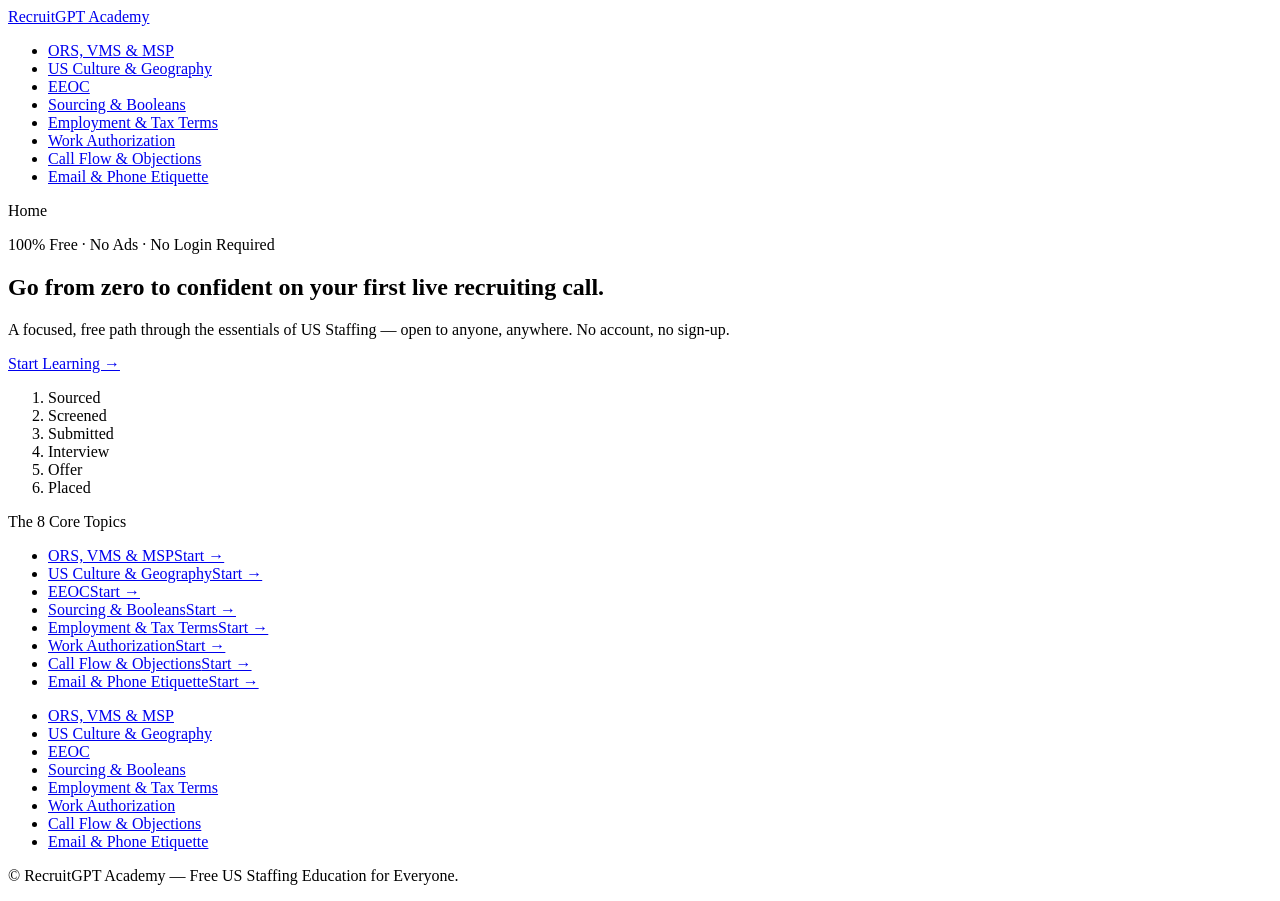
==== index.html @ a1349c6a "Add files via upload" ====
<!DOCTYPE html>
<html lang="en">
<head>
<meta charset="UTF-8">
<meta name="viewport" content="width=device-width, initial-scale=1.0">
<title>Home | RecruitGPT Academy</title>
<link rel="preconnect" href="https://fonts.googleapis.com">
<link rel="preconnect" href="https://fonts.gstatic.com" crossorigin>
<link href="https://fonts.googleapis.com/css2?family=Space+Grotesk:wght@500;600;700&family=Inter:wght@400;500;600&family=IBM+Plex+Mono:wght@400;500&display=swap" rel="stylesheet">
<link rel="stylesheet" href="css/style.css">
</head>
<body>
<header class="site-header">
  <div class="header-inner">
    <a class="brand-mark" href="index.html">RecruitGPT Academy</a>
    <nav class="site-nav" aria-label="Primary"><ul><li><a href="terminology.html">ORS, VMS &amp; MSP</a></li><li><a href="us-culture-geography.html">US Culture &amp; Geography</a></li><li><a href="eeoc.html">EEOC</a></li><li><a href="sourcing-booleans.html">Sourcing &amp; Booleans</a></li><li><a href="employment-tax.html">Employment &amp; Tax Terms</a></li><li><a href="work-authorization.html">Work Authorization</a></li><li><a href="call-flow-objections.html">Call Flow &amp; Objections</a></li><li><a href="email-phone-etiquette.html">Email &amp; Phone Etiquette</a></li></ul></nav>
  </div>
</header>
<p class="breadcrumb">Home</p>
<main class="wrap">
<section class="hero">
  <p class="eyebrow">100% Free &middot; No Ads &middot; No Login Required</p>
  <h2>Go from zero to confident on your first live recruiting call.</h2>
  <p class="hero-sub">A focused, free path through the essentials of US Staffing &mdash;
  open to anyone, anywhere. No account, no sign-up.</p>
  <div class="hero-actions">
    <a class="btn btn-primary" href="terminology.html">Start Learning &rarr;</a>
  </div>
  <ol class="pipeline" aria-label="Recruitment pipeline"><li>Sourced</li><li>Screened</li><li>Submitted</li><li>Interview</li><li>Offer</li><li>Placed</li></ol>
</section>

<p class="section-label">The 8 Core Topics</p>
<ul class="card-grid">
<li><a href="terminology.html"><span class="card-title">ORS, VMS &amp; MSP</span><span class="card-go">Start &rarr;</span></a></li>
<li><a href="us-culture-geography.html"><span class="card-title">US Culture &amp; Geography</span><span class="card-go">Start &rarr;</span></a></li>
<li><a href="eeoc.html"><span class="card-title">EEOC</span><span class="card-go">Start &rarr;</span></a></li>
<li><a href="sourcing-booleans.html"><span class="card-title">Sourcing &amp; Booleans</span><span class="card-go">Start &rarr;</span></a></li>
<li><a href="employment-tax.html"><span class="card-title">Employment &amp; Tax Terms</span><span class="card-go">Start &rarr;</span></a></li>
<li><a href="work-authorization.html"><span class="card-title">Work Authorization</span><span class="card-go">Start &rarr;</span></a></li>
<li><a href="call-flow-objections.html"><span class="card-title">Call Flow &amp; Objections</span><span class="card-go">Start &rarr;</span></a></li>
<li><a href="email-phone-etiquette.html"><span class="card-title">Email &amp; Phone Etiquette</span><span class="card-go">Start &rarr;</span></a></li>
</ul>
</main>
<footer class="site-footer">
  <div class="wrap">
    <nav class="site-nav" aria-label="Primary"><ul><li><a href="terminology.html">ORS, VMS &amp; MSP</a></li><li><a href="us-culture-geography.html">US Culture &amp; Geography</a></li><li><a href="eeoc.html">EEOC</a></li><li><a href="sourcing-booleans.html">Sourcing &amp; Booleans</a></li><li><a href="employment-tax.html">Employment &amp; Tax Terms</a></li><li><a href="work-authorization.html">Work Authorization</a></li><li><a href="call-flow-objections.html">Call Flow &amp; Objections</a></li><li><a href="email-phone-etiquette.html">Email &amp; Phone Etiquette</a></li></ul></nav>
    <p>&copy; RecruitGPT Academy &mdash; Free US Staffing Education for Everyone.</p>
  </div>
</footer>
<script src="js/interactive.js" defer></script>
</body>
</html>
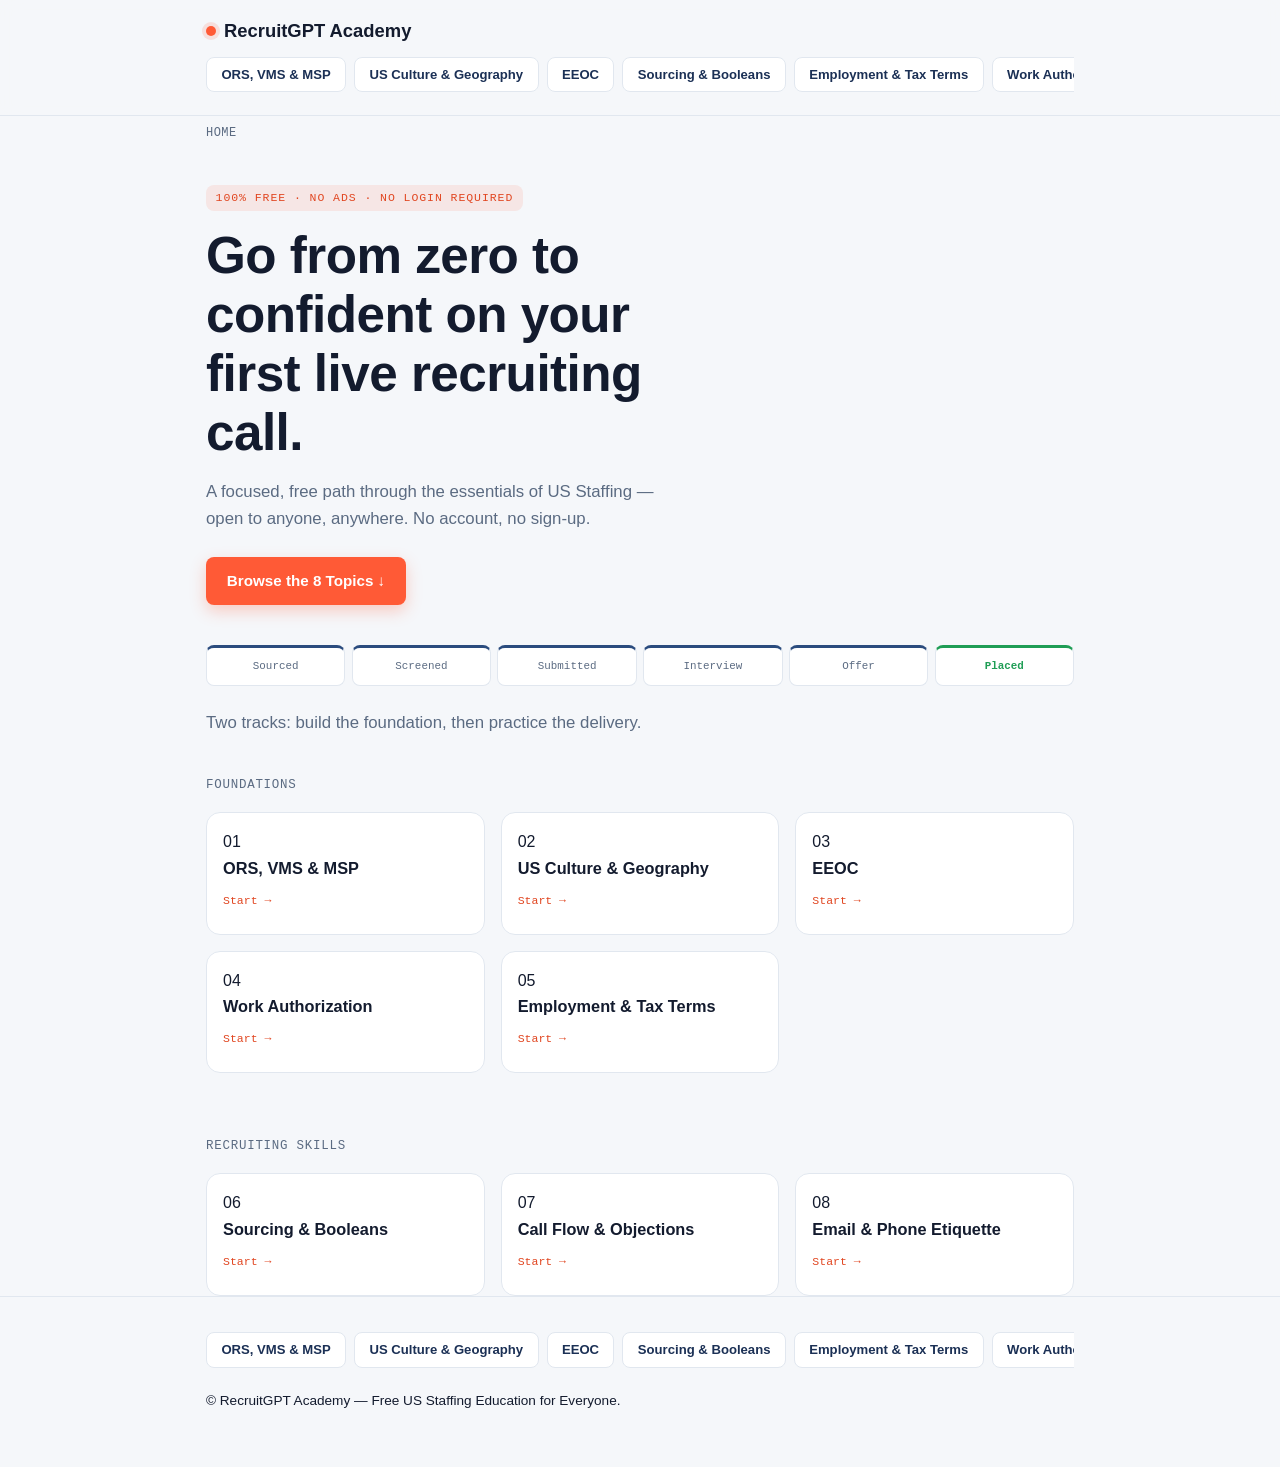
==== commit b65cd9c5: "Add files via upload" ====
--- a/index.html
+++ b/index.html
@@ -7,6 +7,7 @@
 <link rel="preconnect" href="https://fonts.googleapis.com">
 <link rel="preconnect" href="https://fonts.gstatic.com" crossorigin>
 <link href="https://fonts.googleapis.com/css2?family=Space+Grotesk:wght@500;600;700&family=Inter:wght@400;500;600&family=IBM+Plex+Mono:wght@400;500&display=swap" rel="stylesheet">
+<link rel="icon" type="image/svg+xml" href="favicon.svg">
 <link rel="stylesheet" href="css/style.css">
 </head>
 <body>
@@ -24,22 +25,30 @@
   <p class="hero-sub">A focused, free path through the essentials of US Staffing &mdash;
   open to anyone, anywhere. No account, no sign-up.</p>
   <div class="hero-actions">
-    <a class="btn btn-primary" href="terminology.html">Start Learning &rarr;</a>
+    <a class="btn btn-primary" href="#topics">Browse the 8 Topics &darr;</a>
   </div>
   <ol class="pipeline" aria-label="Recruitment pipeline"><li>Sourced</li><li>Screened</li><li>Submitted</li><li>Interview</li><li>Offer</li><li>Placed</li></ol>
 </section>
 
-<p class="section-label">The 8 Core Topics</p>
+<section id="topics">
+<p class="hero-sub" style="margin-bottom:2.5rem;">Two tracks: build the foundation, then practice the delivery.</p>
+
+<p class="section-label" style="margin-top:0;">Foundations</p>
 <ul class="card-grid">
-<li><a href="terminology.html"><span class="card-title">ORS, VMS &amp; MSP</span><span class="card-go">Start &rarr;</span></a></li>
-<li><a href="us-culture-geography.html"><span class="card-title">US Culture &amp; Geography</span><span class="card-go">Start &rarr;</span></a></li>
-<li><a href="eeoc.html"><span class="card-title">EEOC</span><span class="card-go">Start &rarr;</span></a></li>
-<li><a href="sourcing-booleans.html"><span class="card-title">Sourcing &amp; Booleans</span><span class="card-go">Start &rarr;</span></a></li>
-<li><a href="employment-tax.html"><span class="card-title">Employment &amp; Tax Terms</span><span class="card-go">Start &rarr;</span></a></li>
-<li><a href="work-authorization.html"><span class="card-title">Work Authorization</span><span class="card-go">Start &rarr;</span></a></li>
-<li><a href="call-flow-objections.html"><span class="card-title">Call Flow &amp; Objections</span><span class="card-go">Start &rarr;</span></a></li>
-<li><a href="email-phone-etiquette.html"><span class="card-title">Email &amp; Phone Etiquette</span><span class="card-go">Start &rarr;</span></a></li>
+<li><a href="terminology.html"><span class="card-num">01</span><span class="card-title">ORS, VMS &amp; MSP</span><span class="card-go">Start &rarr;</span></a></li>
+<li><a href="us-culture-geography.html"><span class="card-num">02</span><span class="card-title">US Culture &amp; Geography</span><span class="card-go">Start &rarr;</span></a></li>
+<li><a href="eeoc.html"><span class="card-num">03</span><span class="card-title">EEOC</span><span class="card-go">Start &rarr;</span></a></li>
+<li><a href="work-authorization.html"><span class="card-num">04</span><span class="card-title">Work Authorization</span><span class="card-go">Start &rarr;</span></a></li>
+<li><a href="employment-tax.html"><span class="card-num">05</span><span class="card-title">Employment &amp; Tax Terms</span><span class="card-go">Start &rarr;</span></a></li>
 </ul>
+
+<p class="section-label">Recruiting Skills</p>
+<ul class="card-grid">
+<li><a href="sourcing-booleans.html"><span class="card-num">06</span><span class="card-title">Sourcing &amp; Booleans</span><span class="card-go">Start &rarr;</span></a></li>
+<li><a href="call-flow-objections.html"><span class="card-num">07</span><span class="card-title">Call Flow &amp; Objections</span><span class="card-go">Start &rarr;</span></a></li>
+<li><a href="email-phone-etiquette.html"><span class="card-num">08</span><span class="card-title">Email &amp; Phone Etiquette</span><span class="card-go">Start &rarr;</span></a></li>
+</ul>
+</section>
 </main>
 <footer class="site-footer">
   <div class="wrap">
--- a/css/style.css
+++ b/css/style.css
@@ -0,0 +1,483 @@
+/* ==========================================================================
+   RecruitGPT Academy — Design System (mini, 8-page edition)
+   Signature: the Pipeline Bar (Sourced -> Screened -> Submitted ->
+   Interview -> Offer -> Placed) on the homepage hero.
+   ========================================================================== */
+
+:root {
+  --bg: #F5F7FA;
+  --surface: #FFFFFF;
+  --surface-2: #EDF1F6;
+  --ink: #131B2E;
+  --ink-muted: #5B6B82;
+  --brand: #2B4C7E;
+  --brand-dark: #1B3055;
+  --accent: #FF5A36;
+  --accent-dark: #E14722;
+  --success: #1F9D55;
+  --border: #E1E7EF;
+
+  --font-display: "Space Grotesk", "Segoe UI", sans-serif;
+  --font-body: "Inter", "Segoe UI", sans-serif;
+  --font-mono: "IBM Plex Mono", ui-monospace, monospace;
+
+  --radius-sm: 8px;
+  --radius-md: 14px;
+  --radius-lg: 22px;
+  --space-1: 0.5rem;
+  --space-2: 1rem;
+  --space-3: 1.5rem;
+  --space-4: 2.5rem;
+  --space-5: 4rem;
+  --shadow-sm: 0 1px 2px rgba(19, 27, 46, 0.06), 0 1px 1px rgba(19, 27, 46, 0.04);
+  --shadow-md: 0 8px 24px rgba(19, 27, 46, 0.10);
+  --ease: cubic-bezier(0.22, 1, 0.36, 1);
+}
+
+* { box-sizing: border-box; }
+html { scroll-behavior: smooth; }
+
+body {
+  margin: 0;
+  background: var(--bg);
+  color: var(--ink);
+  font-family: var(--font-body);
+  font-size: 16px;
+  line-height: 1.6;
+  -webkit-font-smoothing: antialiased;
+}
+
+img { max-width: 100%; display: block; }
+a { color: var(--brand); text-decoration: none; }
+
+h1, h2, h3, h4 {
+  font-family: var(--font-display);
+  color: var(--ink);
+  line-height: 1.15;
+  letter-spacing: -0.01em;
+  margin: 0 0 var(--space-2);
+}
+
+h2 { font-size: clamp(1.5rem, 1.2rem + 1.2vw, 2.1rem); }
+h3 { font-size: 1.15rem; margin-top: var(--space-4); }
+p  { margin: 0 0 var(--space-2); color: var(--ink); }
+
+code, .mono { font-family: var(--font-mono); }
+
+:focus-visible {
+  outline: 3px solid var(--accent);
+  outline-offset: 3px;
+  border-radius: 4px;
+}
+
+@keyframes fade-up {
+  from { opacity: 0; transform: translateY(10px); }
+  to   { opacity: 1; transform: translateY(0); }
+}
+main { animation: fade-up 0.5s var(--ease) both; }
+
+@media (prefers-reduced-motion: reduce) {
+  html { scroll-behavior: auto; }
+  *, *::before, *::after {
+    animation-duration: 0.001ms !important;
+    animation-iteration-count: 1 !important;
+    transition-duration: 0.001ms !important;
+    scroll-behavior: auto !important;
+  }
+}
+
+.wrap { max-width: 900px; margin: 0 auto; padding: 0 var(--space-2); }
+
+/* Header ------------------------------------------------------------- */
+.site-header {
+  position: sticky;
+  top: 0;
+  z-index: 20;
+  background: rgba(245, 247, 250, 0.85);
+  backdrop-filter: blur(10px);
+  -webkit-backdrop-filter: blur(10px);
+  border-bottom: 1px solid var(--border);
+}
+
+.header-inner { max-width: 900px; margin: 0 auto; padding: var(--space-2); }
+
+.brand-mark {
+  display: inline-flex;
+  align-items: center;
+  gap: 0.5rem;
+  font-family: var(--font-display);
+  font-weight: 700;
+  font-size: 1.15rem;
+  color: var(--ink);
+}
+
+.brand-mark::before {
+  content: "";
+  width: 10px;
+  height: 10px;
+  border-radius: 50%;
+  background: var(--accent);
+  box-shadow: 0 0 0 4px rgba(255, 90, 54, 0.15);
+}
+
+.brand-mark:hover { color: var(--brand); }
+
+.site-nav { margin-top: var(--space-1); }
+
+.site-nav ul {
+  list-style: none;
+  margin: 0;
+  padding: 0.2rem 0 0.4rem;
+  display: flex;
+  gap: 0.5rem;
+  overflow-x: auto;
+  scroll-snap-type: x proximity;
+  scrollbar-width: thin;
+}
+
+.site-nav li { scroll-snap-align: start; flex: 0 0 auto; }
+
+.site-nav a {
+  display: inline-block;
+  white-space: nowrap;
+  padding: 0.4rem 0.9rem;
+  border-radius: var(--radius-sm);
+  background: var(--surface);
+  border: 1px solid var(--border);
+  font-size: 0.82rem;
+  font-weight: 600;
+  color: var(--brand-dark);
+  transition: transform 0.2s var(--ease), box-shadow 0.2s var(--ease), border-color 0.2s var(--ease);
+}
+
+.site-nav a:hover, .site-nav a:focus-visible {
+  border-color: var(--accent);
+  box-shadow: var(--shadow-sm);
+  transform: translateY(-2px);
+}
+
+.breadcrumb {
+  max-width: 900px;
+  margin: 0 auto;
+  padding: var(--space-1) var(--space-2) 0;
+  font-family: var(--font-mono);
+  font-size: 0.75rem;
+  color: var(--ink-muted);
+  text-transform: uppercase;
+  letter-spacing: 0.04em;
+}
+
+/* Main ----------------------------------------------------------------- */
+main { padding: var(--space-4) 0 var(--space-5); }
+.page-head { margin-bottom: var(--space-4); }
+
+.eyebrow {
+  display: inline-block;
+  font-family: var(--font-mono);
+  font-size: 0.72rem;
+  letter-spacing: 0.08em;
+  text-transform: uppercase;
+  color: var(--accent-dark);
+  background: rgba(255, 90, 54, 0.1);
+  padding: 0.25rem 0.6rem;
+  border-radius: var(--radius-sm);
+  margin-bottom: var(--space-2);
+}
+
+/* Hero ------------------------------------------------------------------ */
+.hero { padding: var(--space-4) 0 var(--space-3); }
+.hero h2 { font-size: clamp(2rem, 1.5rem + 2.2vw, 3.2rem); max-width: 18ch; }
+.hero-sub { max-width: 52ch; font-size: 1.05rem; color: var(--ink-muted); }
+
+.hero-actions {
+  display: flex;
+  flex-wrap: wrap;
+  gap: 0.75rem;
+  margin: var(--space-3) 0 var(--space-4);
+}
+
+.btn {
+  display: inline-flex;
+  align-items: center;
+  gap: 0.4rem;
+  padding: 0.75rem 1.3rem;
+  border-radius: var(--radius-sm);
+  font-weight: 600;
+  font-size: 0.95rem;
+  transition: transform 0.2s var(--ease), box-shadow 0.2s var(--ease), background 0.2s var(--ease);
+}
+
+.btn-primary { background: var(--accent); color: #fff; box-shadow: 0 6px 16px rgba(255, 90, 54, 0.28); }
+.btn-primary:hover, .btn-primary:focus-visible {
+  background: var(--accent-dark);
+  transform: translateY(-2px);
+  box-shadow: 0 10px 22px rgba(255, 90, 54, 0.34);
+}
+
+.btn-ghost { background: var(--surface); color: var(--brand-dark); border: 1px solid var(--border); }
+.btn-ghost:hover, .btn-ghost:focus-visible { border-color: var(--brand); transform: translateY(-2px); }
+
+/* Pipeline — signature element ------------------------------------------ */
+.pipeline {
+  list-style: none;
+  display: grid;
+  grid-template-columns: repeat(6, 1fr);
+  gap: 0.4rem;
+  margin: 0;
+  padding: 0;
+}
+
+.pipeline li {
+  position: relative;
+  background: var(--surface);
+  border: 1px solid var(--border);
+  border-top: 3px solid var(--brand);
+  border-radius: var(--radius-sm);
+  padding: 0.6rem 0.5rem;
+  font-family: var(--font-mono);
+  font-size: 0.68rem;
+  text-align: center;
+  color: var(--ink-muted);
+  overflow: hidden;
+}
+
+.pipeline li:last-child { border-top-color: var(--success); color: var(--success); font-weight: 600; }
+
+.pipeline li::before {
+  content: "";
+  position: absolute;
+  top: 0; left: -60%;
+  width: 40%; height: 100%;
+  background: linear-gradient(90deg, transparent, rgba(255, 90, 54, 0.18), transparent);
+  animation: sweep 4.5s ease-in-out infinite;
+}
+
+.pipeline li:nth-child(2)::before { animation-delay: 0.3s; }
+.pipeline li:nth-child(3)::before { animation-delay: 0.6s; }
+.pipeline li:nth-child(4)::before { animation-delay: 0.9s; }
+.pipeline li:nth-child(5)::before { animation-delay: 1.2s; }
+.pipeline li:nth-child(6)::before { animation-delay: 1.5s; }
+
+@keyframes sweep {
+  0%   { left: -60%; }
+  60%  { left: 120%; }
+  100% { left: 120%; }
+}
+
+@media (max-width: 640px) {
+  .pipeline { grid-template-columns: repeat(3, 1fr); }
+}
+
+/* Card grid --------------------------------------------------------------- */
+.card-grid {
+  list-style: none;
+  margin: 0;
+  padding: 0;
+  display: grid;
+  grid-template-columns: repeat(auto-fill, minmax(230px, 1fr));
+  gap: var(--space-2);
+}
+
+.card-grid a {
+  display: block;
+  height: 100%;
+  background: var(--surface);
+  border: 1px solid var(--border);
+  border-radius: var(--radius-md);
+  padding: var(--space-2) var(--space-2) 1.4rem;
+  color: var(--ink);
+  transition: transform 0.25s var(--ease), box-shadow 0.25s var(--ease), border-color 0.25s var(--ease);
+}
+
+.card-grid a:hover, .card-grid a:focus-visible {
+  transform: translateY(-4px);
+  box-shadow: var(--shadow-md);
+  border-color: var(--accent);
+}
+
+.card-grid .card-title { font-family: var(--font-display); font-weight: 600; font-size: 1.02rem; display: block; margin-bottom: 0.3rem; }
+.card-grid .card-go { font-family: var(--font-mono); font-size: 0.72rem; color: var(--accent-dark); display: inline-flex; align-items: center; gap: 0.25rem; }
+.card-grid a:hover .card-go { text-decoration: underline; }
+
+/* Content lists ----------------------------------------------------------- */
+main > ul:not(.card-grid):not(.pipeline) { padding-left: 1.2rem; }
+main > ul:not(.card-grid):not(.pipeline) li { margin-bottom: 0.4rem; }
+
+.section-label {
+  font-family: var(--font-mono);
+  font-size: 0.78rem;
+  text-transform: uppercase;
+  letter-spacing: 0.06em;
+  color: var(--ink-muted);
+  margin: var(--space-5) 0 var(--space-2);
+}
+
+/* Subtopic blocks (combined pages) ---------------------------------------- */
+.subtopic {
+  border-top: 1px solid var(--border);
+  padding-top: var(--space-2);
+  margin-top: var(--space-3);
+}
+
+.subtopic h3 { margin: 0; }
+
+/* Accordion ----------------------------------------------------------- */
+.accordion-toggle {
+  display: flex;
+  align-items: center;
+  justify-content: space-between;
+  gap: var(--space-2);
+  width: 100%;
+  background: none;
+  border: none;
+  padding: 0.4rem 0;
+  font: inherit;
+  font-family: var(--font-display);
+  font-size: 1.15rem;
+  color: var(--ink);
+  cursor: pointer;
+  text-align: left;
+}
+
+.accordion-toggle:hover { color: var(--brand); }
+
+.chevron {
+  flex: 0 0 auto;
+  transition: transform 0.3s var(--ease);
+  color: var(--accent);
+  font-size: 0.8em;
+}
+
+.accordion-toggle[aria-expanded="true"] .chevron { transform: rotate(180deg); }
+
+.accordion-panel {
+  max-height: 0;
+  overflow: hidden;
+  transition: max-height 0.4s var(--ease);
+}
+
+.accordion-inner { padding: 0.6rem 0 0.2rem; }
+.accordion-inner p:last-child { margin-bottom: 0; }
+
+/* Flashcards ------------------------------------------------------------- */
+.flashcard-grid {
+  display: grid;
+  grid-template-columns: repeat(auto-fit, minmax(220px, 1fr));
+  gap: var(--space-2);
+  margin: var(--space-2) 0 var(--space-3);
+}
+
+.flashcard {
+  perspective: 1000px;
+  height: 130px;
+  cursor: pointer;
+}
+
+.flashcard-inner {
+  position: relative;
+  width: 100%;
+  height: 100%;
+  text-align: center;
+  transition: transform 0.6s var(--ease);
+  transform-style: preserve-3d;
+}
+
+.flashcard.flipped .flashcard-inner { transform: rotateY(180deg); }
+
+.flashcard-face {
+  position: absolute;
+  inset: 0;
+  display: flex;
+  align-items: center;
+  justify-content: center;
+  padding: var(--space-2);
+  border-radius: var(--radius-md);
+  backface-visibility: hidden;
+  -webkit-backface-visibility: hidden;
+  font-size: 0.92rem;
+  line-height: 1.4;
+}
+
+.flashcard-front {
+  background: var(--surface);
+  border: 1px solid var(--border);
+  font-family: var(--font-display);
+  font-weight: 600;
+  font-size: 1.1rem;
+  color: var(--ink);
+}
+
+.flashcard-back {
+  background: var(--brand-dark);
+  color: #fff;
+  transform: rotateY(180deg);
+}
+
+.flashcard-hint {
+  font-family: var(--font-mono);
+  font-size: 0.72rem;
+  color: var(--ink-muted);
+  margin: -0.4rem 0 var(--space-2);
+}
+
+/* Quiz -------------------------------------------------------------------- */
+.quiz {
+  background: var(--surface);
+  border: 1px solid var(--border);
+  border-radius: var(--radius-md);
+  padding: var(--space-3);
+  margin: var(--space-2) 0 var(--space-3);
+}
+
+.quiz-question { font-weight: 600; margin-bottom: var(--space-2); }
+
+.quiz-options {
+  list-style: none;
+  margin: 0 0 var(--space-2);
+  padding: 0;
+  display: grid;
+  gap: 0.5rem;
+}
+
+.quiz-option {
+  display: block;
+  width: 100%;
+  text-align: left;
+  padding: 0.65rem 0.9rem;
+  border-radius: var(--radius-sm);
+  border: 1px solid var(--border);
+  background: var(--surface-2);
+  font: inherit;
+  color: var(--ink);
+  cursor: pointer;
+  transition: background 0.2s var(--ease), border-color 0.2s var(--ease), transform 0.15s var(--ease);
+}
+
+.quiz-option:hover { transform: translateY(-1px); border-color: var(--brand); }
+
+.quiz-option.is-correct { background: rgba(31, 157, 85, 0.15); border-color: var(--success); }
+.quiz-option.is-incorrect { background: rgba(255, 90, 54, 0.12); border-color: var(--accent); }
+.quiz-option[disabled] { cursor: default; transform: none; }
+
+.quiz-feedback {
+  font-family: var(--font-mono);
+  font-size: 0.85rem;
+  min-height: 1.2em;
+  margin: 0;
+}
+
+.quiz-feedback.is-correct { color: var(--success); }
+.quiz-feedback.is-incorrect { color: var(--accent-dark); }
+
+/* Footer -------------------------------------------------------------- */
+.site-footer {
+  border-top: 1px solid var(--border);
+  padding: var(--space-3) 0 var(--space-4);
+  color: var(--ink-muted);
+  font-size: 0.85rem;
+}
+
+.site-footer .site-nav ul { margin-bottom: var(--space-2); }
+
+/* Utility -------------------------------------------------------------- */
+.muted { color: var(--ink-muted); }
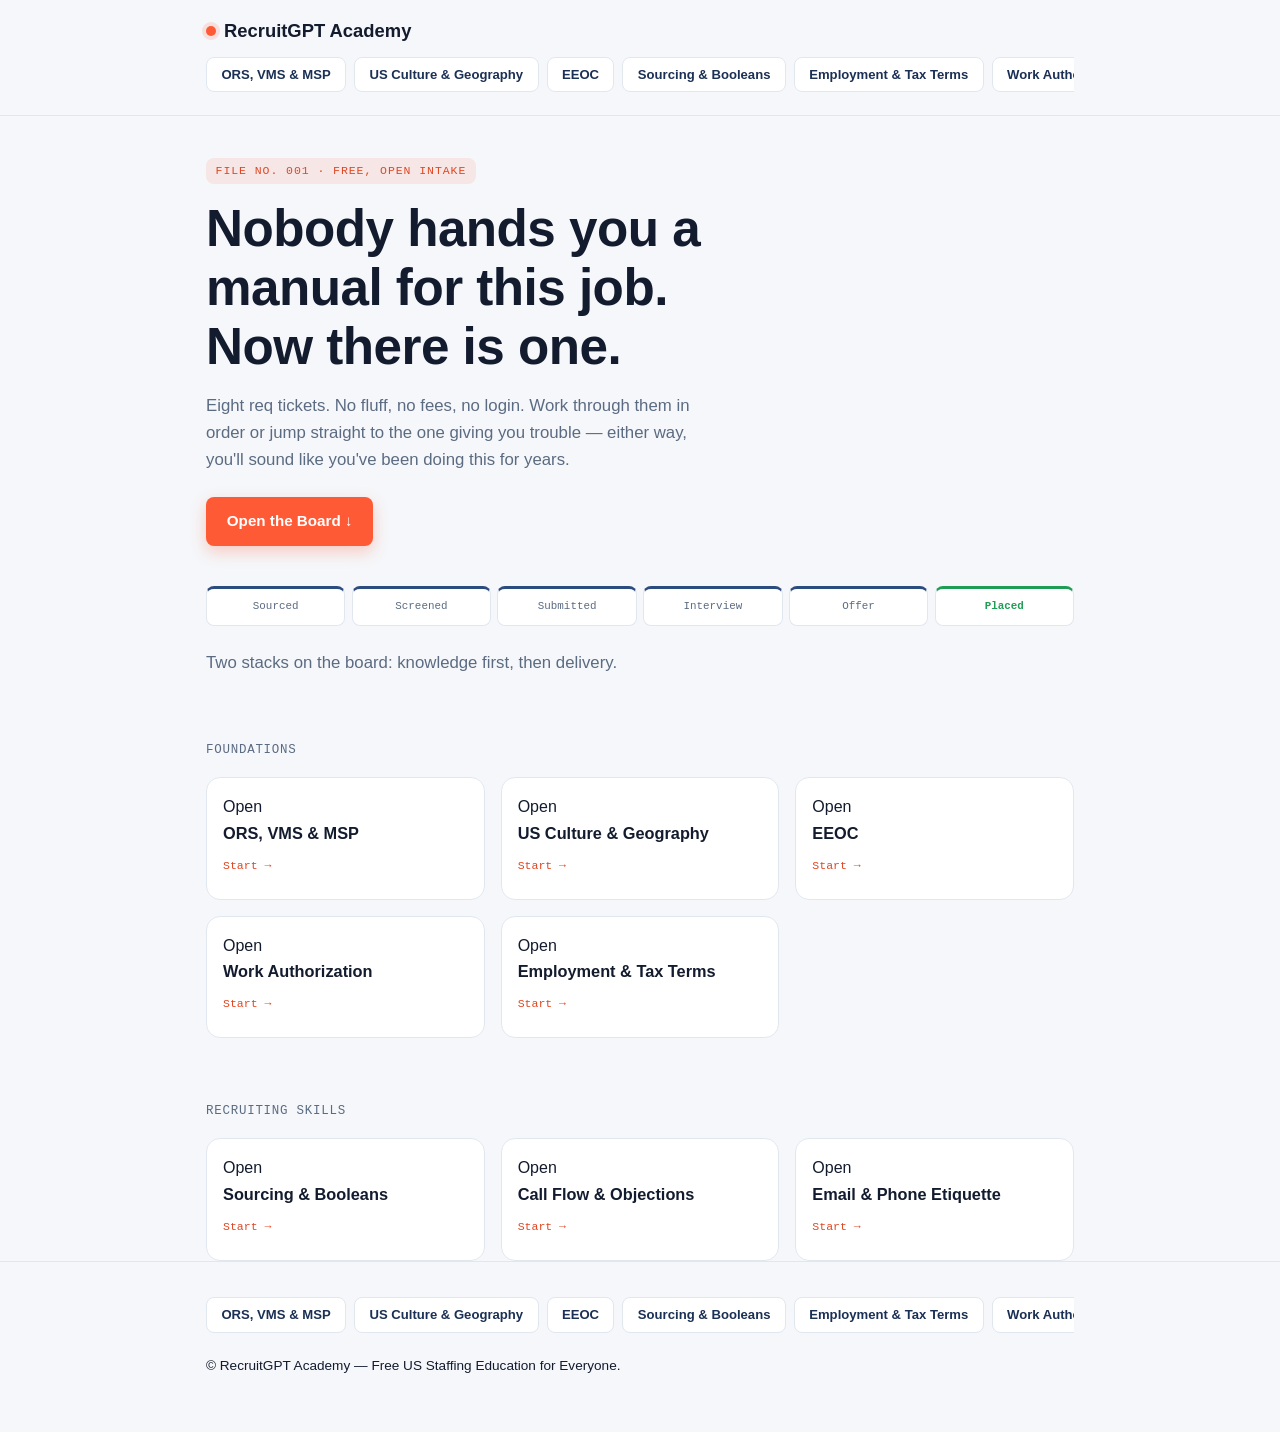
==== commit 533c78ca: "Add files via upload" ====
--- a/index.html
+++ b/index.html
@@ -6,7 +6,7 @@
 <title>Home | RecruitGPT Academy</title>
 <link rel="preconnect" href="https://fonts.googleapis.com">
 <link rel="preconnect" href="https://fonts.gstatic.com" crossorigin>
-<link href="https://fonts.googleapis.com/css2?family=Space+Grotesk:wght@500;600;700&family=Inter:wght@400;500;600&family=IBM+Plex+Mono:wght@400;500&display=swap" rel="stylesheet">
+<link href="https://fonts.googleapis.com/css2?family=Roboto+Slab:wght@500;600;700&family=Work+Sans:wght@400;500;600&family=JetBrains+Mono:wght@400;500&display=swap" rel="stylesheet">
 <link rel="icon" type="image/svg+xml" href="favicon.svg">
 <link rel="stylesheet" href="css/style.css">
 </head>
@@ -17,36 +17,36 @@
     <nav class="site-nav" aria-label="Primary"><ul><li><a href="terminology.html">ORS, VMS &amp; MSP</a></li><li><a href="us-culture-geography.html">US Culture &amp; Geography</a></li><li><a href="eeoc.html">EEOC</a></li><li><a href="sourcing-booleans.html">Sourcing &amp; Booleans</a></li><li><a href="employment-tax.html">Employment &amp; Tax Terms</a></li><li><a href="work-authorization.html">Work Authorization</a></li><li><a href="call-flow-objections.html">Call Flow &amp; Objections</a></li><li><a href="email-phone-etiquette.html">Email &amp; Phone Etiquette</a></li></ul></nav>
   </div>
 </header>
-<p class="breadcrumb">Home</p>
 <main class="wrap">
 <section class="hero">
-  <p class="eyebrow">100% Free &middot; No Ads &middot; No Login Required</p>
-  <h2>Go from zero to confident on your first live recruiting call.</h2>
-  <p class="hero-sub">A focused, free path through the essentials of US Staffing &mdash;
-  open to anyone, anywhere. No account, no sign-up.</p>
+  <p class="eyebrow">File No. 001 &middot; Free, Open Intake</p>
+  <h2>Nobody hands you a manual for this job. Now there is one.</h2>
+  <p class="hero-sub">Eight req tickets. No fluff, no fees, no login. Work through them
+  in order or jump straight to the one giving you trouble &mdash; either way, you'll
+  sound like you've been doing this for years.</p>
   <div class="hero-actions">
-    <a class="btn btn-primary" href="#topics">Browse the 8 Topics &darr;</a>
+    <a class="btn btn-primary" href="#board">Open the Board &darr;</a>
   </div>
   <ol class="pipeline" aria-label="Recruitment pipeline"><li>Sourced</li><li>Screened</li><li>Submitted</li><li>Interview</li><li>Offer</li><li>Placed</li></ol>
 </section>
 
-<section id="topics">
-<p class="hero-sub" style="margin-bottom:2.5rem;">Two tracks: build the foundation, then practice the delivery.</p>
+<section id="board">
+<p class="hero-sub" style="margin-bottom:0.5rem;">Two stacks on the board: knowledge first, then delivery.</p>
 
-<p class="section-label" style="margin-top:0;">Foundations</p>
+<p class="section-label">Foundations</p>
 <ul class="card-grid">
-<li><a href="terminology.html"><span class="card-num">01</span><span class="card-title">ORS, VMS &amp; MSP</span><span class="card-go">Start &rarr;</span></a></li>
-<li><a href="us-culture-geography.html"><span class="card-num">02</span><span class="card-title">US Culture &amp; Geography</span><span class="card-go">Start &rarr;</span></a></li>
-<li><a href="eeoc.html"><span class="card-num">03</span><span class="card-title">EEOC</span><span class="card-go">Start &rarr;</span></a></li>
-<li><a href="work-authorization.html"><span class="card-num">04</span><span class="card-title">Work Authorization</span><span class="card-go">Start &rarr;</span></a></li>
-<li><a href="employment-tax.html"><span class="card-num">05</span><span class="card-title">Employment &amp; Tax Terms</span><span class="card-go">Start &rarr;</span></a></li>
+<li><a href="terminology.html"><span class="stamp-open">Open</span><span class="req-num"></span><span class="card-title">ORS, VMS &amp; MSP</span><span class="card-go">Start &rarr;</span></a></li>
+<li><a href="us-culture-geography.html"><span class="stamp-open">Open</span><span class="req-num"></span><span class="card-title">US Culture &amp; Geography</span><span class="card-go">Start &rarr;</span></a></li>
+<li><a href="eeoc.html"><span class="stamp-open">Open</span><span class="req-num"></span><span class="card-title">EEOC</span><span class="card-go">Start &rarr;</span></a></li>
+<li><a href="work-authorization.html"><span class="stamp-open">Open</span><span class="req-num"></span><span class="card-title">Work Authorization</span><span class="card-go">Start &rarr;</span></a></li>
+<li><a href="employment-tax.html"><span class="stamp-open">Open</span><span class="req-num"></span><span class="card-title">Employment &amp; Tax Terms</span><span class="card-go">Start &rarr;</span></a></li>
 </ul>
 
 <p class="section-label">Recruiting Skills</p>
 <ul class="card-grid">
-<li><a href="sourcing-booleans.html"><span class="card-num">06</span><span class="card-title">Sourcing &amp; Booleans</span><span class="card-go">Start &rarr;</span></a></li>
-<li><a href="call-flow-objections.html"><span class="card-num">07</span><span class="card-title">Call Flow &amp; Objections</span><span class="card-go">Start &rarr;</span></a></li>
-<li><a href="email-phone-etiquette.html"><span class="card-num">08</span><span class="card-title">Email &amp; Phone Etiquette</span><span class="card-go">Start &rarr;</span></a></li>
+<li><a href="sourcing-booleans.html"><span class="stamp-open">Open</span><span class="req-num"></span><span class="card-title">Sourcing &amp; Booleans</span><span class="card-go">Start &rarr;</span></a></li>
+<li><a href="call-flow-objections.html"><span class="stamp-open">Open</span><span class="req-num"></span><span class="card-title">Call Flow &amp; Objections</span><span class="card-go">Start &rarr;</span></a></li>
+<li><a href="email-phone-etiquette.html"><span class="stamp-open">Open</span><span class="req-num"></span><span class="card-title">Email &amp; Phone Etiquette</span><span class="card-go">Start &rarr;</span></a></li>
 </ul>
 </section>
 </main>
@@ -56,6 +56,5 @@
     <p>&copy; RecruitGPT Academy &mdash; Free US Staffing Education for Everyone.</p>
   </div>
 </footer>
-<script src="js/interactive.js" defer></script>
 </body>
 </html>
--- a/css/style.css
+++ b/css/style.css
@@ -293,6 +293,16 @@
   transform: translateY(-4px);
   box-shadow: var(--shadow-md);
   border-color: var(--accent);
+}
+
+.card-grid .card-num {
+  display: block;
+  font-family: var(--font-mono);
+  font-size: 0.7rem;
+  font-weight: 600;
+  color: var(--accent-dark);
+  margin-bottom: 0.4rem;
+  letter-spacing: 0.03em;
 }
 
 .card-grid .card-title { font-family: var(--font-display); font-weight: 600; font-size: 1.02rem; display: block; margin-bottom: 0.3rem; }
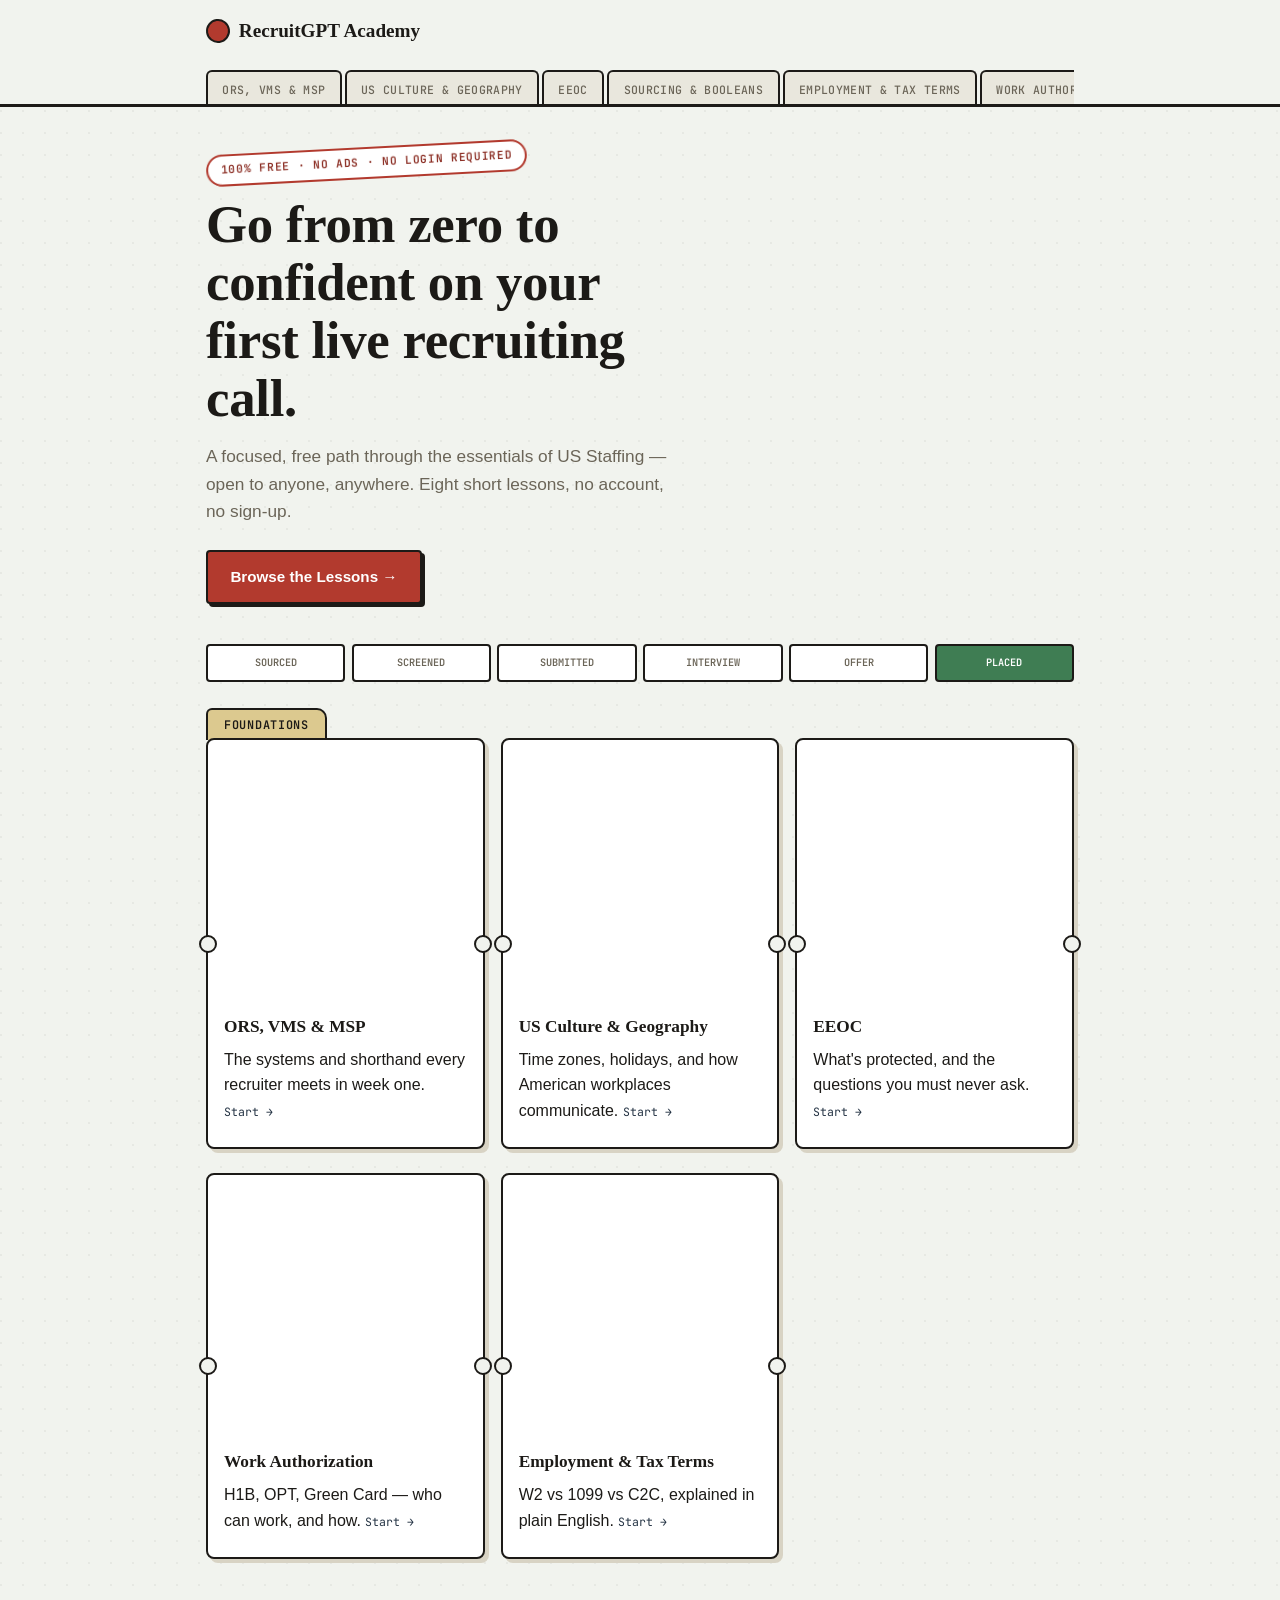
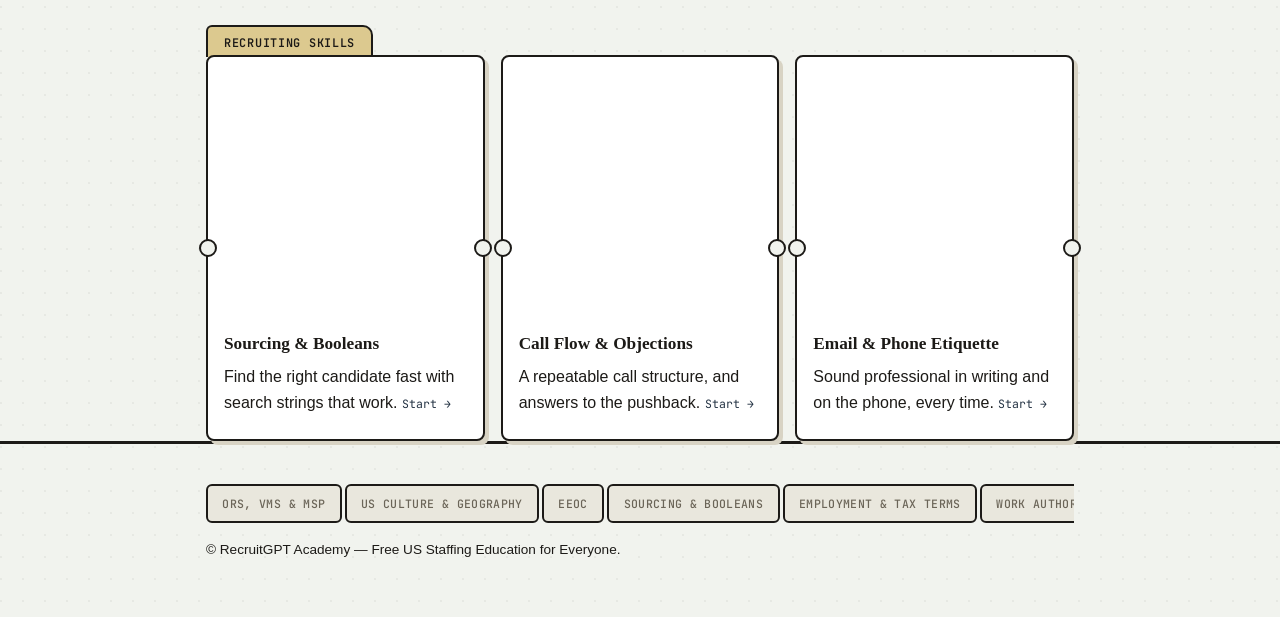
==== commit adbc641e: "Add files via upload" ====
--- a/index.html
+++ b/index.html
@@ -6,7 +6,7 @@
 <title>Home | RecruitGPT Academy</title>
 <link rel="preconnect" href="https://fonts.googleapis.com">
 <link rel="preconnect" href="https://fonts.gstatic.com" crossorigin>
-<link href="https://fonts.googleapis.com/css2?family=Roboto+Slab:wght@500;600;700&family=Work+Sans:wght@400;500;600&family=JetBrains+Mono:wght@400;500&display=swap" rel="stylesheet">
+<link href="https://fonts.googleapis.com/css2?family=Plus+Jakarta+Sans:wght@400;500;600;700;800&family=JetBrains+Mono:wght@400;500&display=swap" rel="stylesheet">
 <link rel="icon" type="image/svg+xml" href="favicon.svg">
 <link rel="stylesheet" href="css/style.css">
 </head>
@@ -19,34 +19,81 @@
 </header>
 <main class="wrap">
 <section class="hero">
-  <p class="eyebrow">File No. 001 &middot; Free, Open Intake</p>
-  <h2>Nobody hands you a manual for this job. Now there is one.</h2>
-  <p class="hero-sub">Eight req tickets. No fluff, no fees, no login. Work through them
-  in order or jump straight to the one giving you trouble &mdash; either way, you'll
-  sound like you've been doing this for years.</p>
+  <p class="eyebrow">100% Free &middot; No Ads &middot; No Login Required</p>
+  <h2>Go from zero to confident on your first live recruiting call.</h2>
+  <p class="hero-sub">A focused, free path through the essentials of US Staffing &mdash;
+  open to anyone, anywhere. Eight short lessons, no account, no sign-up.</p>
   <div class="hero-actions">
-    <a class="btn btn-primary" href="#board">Open the Board &darr;</a>
+    <a class="btn btn-primary" href="#lessons">Browse the Lessons &rarr;</a>
   </div>
   <ol class="pipeline" aria-label="Recruitment pipeline"><li>Sourced</li><li>Screened</li><li>Submitted</li><li>Interview</li><li>Offer</li><li>Placed</li></ol>
 </section>
 
-<section id="board">
-<p class="hero-sub" style="margin-bottom:0.5rem;">Two stacks on the board: knowledge first, then delivery.</p>
+<section id="lessons">
+<p class="section-label" style="margin-top:0;">Foundations</p>
+<ul class="card-grid">
 
-<p class="section-label">Foundations</p>
-<ul class="card-grid">
-<li><a href="terminology.html"><span class="stamp-open">Open</span><span class="req-num"></span><span class="card-title">ORS, VMS &amp; MSP</span><span class="card-go">Start &rarr;</span></a></li>
-<li><a href="us-culture-geography.html"><span class="stamp-open">Open</span><span class="req-num"></span><span class="card-title">US Culture &amp; Geography</span><span class="card-go">Start &rarr;</span></a></li>
-<li><a href="eeoc.html"><span class="stamp-open">Open</span><span class="req-num"></span><span class="card-title">EEOC</span><span class="card-go">Start &rarr;</span></a></li>
-<li><a href="work-authorization.html"><span class="stamp-open">Open</span><span class="req-num"></span><span class="card-title">Work Authorization</span><span class="card-go">Start &rarr;</span></a></li>
-<li><a href="employment-tax.html"><span class="stamp-open">Open</span><span class="req-num"></span><span class="card-title">Employment &amp; Tax Terms</span><span class="card-go">Start &rarr;</span></a></li>
+<li><a href="terminology.html">
+<span class="card-icon"><svg viewBox="0 0 24 24" fill="none" stroke-width="1.8" stroke-linecap="round" stroke-linejoin="round"><rect x="3" y="7" width="18" height="13" rx="2"/><path d="M8 7V5a2 2 0 0 1 2-2h4a2 2 0 0 1 2 2v2"/><path d="M3 12h18"/></svg></span>
+<span class="card-title">ORS, VMS &amp; MSP</span>
+<span class="card-desc">The systems and shorthand every recruiter meets in week one.</span>
+<span class="card-go">Start &rarr;</span>
+</a></li>
+
+<li><a href="us-culture-geography.html">
+<span class="card-icon"><svg viewBox="0 0 24 24" fill="none" stroke-width="1.8" stroke-linecap="round" stroke-linejoin="round"><circle cx="12" cy="12" r="9"/><path d="M3 12h18M12 3a14 14 0 0 1 0 18M12 3a14 14 0 0 0 0 18"/></svg></span>
+<span class="card-title">US Culture &amp; Geography</span>
+<span class="card-desc">Time zones, holidays, and how American workplaces communicate.</span>
+<span class="card-go">Start &rarr;</span>
+</a></li>
+
+<li><a href="eeoc.html">
+<span class="card-icon"><svg viewBox="0 0 24 24" fill="none" stroke-width="1.8" stroke-linecap="round" stroke-linejoin="round"><path d="M12 3v18M5 7l-3 6a3 3 0 0 0 6 0zM19 7l-3 6a3 3 0 0 0 6 0zM5 7h14M8 3h8"/></svg></span>
+<span class="card-title">EEOC</span>
+<span class="card-desc">What's protected, and the questions you must never ask.</span>
+<span class="card-go">Start &rarr;</span>
+</a></li>
+
+<li><a href="work-authorization.html">
+<span class="card-icon"><svg viewBox="0 0 24 24" fill="none" stroke-width="1.8" stroke-linecap="round" stroke-linejoin="round"><rect x="3" y="5" width="18" height="14" rx="2"/><circle cx="9" cy="12" r="2.2"/><path d="M14 10h4M14 14h4"/></svg></span>
+<span class="card-title">Work Authorization</span>
+<span class="card-desc">H1B, OPT, Green Card &mdash; who can work, and how.</span>
+<span class="card-go">Start &rarr;</span>
+</a></li>
+
+<li><a href="employment-tax.html">
+<span class="card-icon"><svg viewBox="0 0 24 24" fill="none" stroke-width="1.8" stroke-linecap="round" stroke-linejoin="round"><circle cx="12" cy="12" r="9"/><path d="M12 7v10M9.5 9.5c0-1.4 1.2-2.2 2.5-2.2s2.5.9 2.5 2c0 3-5 1.7-5 4.7 0 1.1 1.2 2 2.5 2s2.5-.8 2.5-2.2"/></svg></span>
+<span class="card-title">Employment &amp; Tax Terms</span>
+<span class="card-desc">W2 vs 1099 vs C2C, explained in plain English.</span>
+<span class="card-go">Start &rarr;</span>
+</a></li>
+
 </ul>
 
 <p class="section-label">Recruiting Skills</p>
 <ul class="card-grid">
-<li><a href="sourcing-booleans.html"><span class="stamp-open">Open</span><span class="req-num"></span><span class="card-title">Sourcing &amp; Booleans</span><span class="card-go">Start &rarr;</span></a></li>
-<li><a href="call-flow-objections.html"><span class="stamp-open">Open</span><span class="req-num"></span><span class="card-title">Call Flow &amp; Objections</span><span class="card-go">Start &rarr;</span></a></li>
-<li><a href="email-phone-etiquette.html"><span class="stamp-open">Open</span><span class="req-num"></span><span class="card-title">Email &amp; Phone Etiquette</span><span class="card-go">Start &rarr;</span></a></li>
+
+<li><a href="sourcing-booleans.html">
+<span class="card-icon"><svg viewBox="0 0 24 24" fill="none" stroke-width="1.8" stroke-linecap="round" stroke-linejoin="round"><circle cx="10.5" cy="10.5" r="6.5"/><path d="M20 20l-4.8-4.8"/></svg></span>
+<span class="card-title">Sourcing &amp; Booleans</span>
+<span class="card-desc">Find the right candidate fast with search strings that work.</span>
+<span class="card-go">Start &rarr;</span>
+</a></li>
+
+<li><a href="call-flow-objections.html">
+<span class="card-icon"><svg viewBox="0 0 24 24" fill="none" stroke-width="1.8" stroke-linecap="round" stroke-linejoin="round"><path d="M4 5c0 8 7 15 15 15l2-4-5-2-2 2c-2-1-4-3-5-5l2-2-2-5z"/></svg></span>
+<span class="card-title">Call Flow &amp; Objections</span>
+<span class="card-desc">A repeatable call structure, and answers to the pushback.</span>
+<span class="card-go">Start &rarr;</span>
+</a></li>
+
+<li><a href="email-phone-etiquette.html">
+<span class="card-icon"><svg viewBox="0 0 24 24" fill="none" stroke-width="1.8" stroke-linecap="round" stroke-linejoin="round"><rect x="3" y="5" width="18" height="14" rx="2"/><path d="M3 7l9 6 9-6"/></svg></span>
+<span class="card-title">Email &amp; Phone Etiquette</span>
+<span class="card-desc">Sound professional in writing and on the phone, every time.</span>
+<span class="card-go">Start &rarr;</span>
+</a></li>
+
 </ul>
 </section>
 </main>
--- a/css/style.css
+++ b/css/style.css
@@ -1,36 +1,39 @@
 /* ==========================================================================
-   RecruitGPT Academy — Design System (mini, 8-page edition)
-   Signature: the Pipeline Bar (Sourced -> Screened -> Submitted ->
-   Interview -> Offer -> Placed) on the homepage hero.
+   RecruitGPT Academy — Design System v2: "The Requisition Board"
+   Signature: every topic is a job requisition ticket (a real staffing-world
+   artifact) — punch-notched, numbered, stamped OPEN. Section headers are
+   manila folder tabs. Quizzes are scorecards. Flashcards are ruled index
+   cards. Nothing here is the cream/serif/terracotta or navy/pill-nav look.
    ========================================================================== */
 
 :root {
-  --bg: #F5F7FA;
+  /* Color — ink, paper, stamp-red, manila. Deliberately not navy/orange. */
+  --bg: #F1F3EE;
   --surface: #FFFFFF;
-  --surface-2: #EDF1F6;
-  --ink: #131B2E;
-  --ink-muted: #5B6B82;
-  --brand: #2B4C7E;
-  --brand-dark: #1B3055;
-  --accent: #FF5A36;
-  --accent-dark: #E14722;
-  --success: #1F9D55;
-  --border: #E1E7EF;
-
-  --font-display: "Space Grotesk", "Segoe UI", sans-serif;
-  --font-body: "Inter", "Segoe UI", sans-serif;
-  --font-mono: "IBM Plex Mono", ui-monospace, monospace;
-
-  --radius-sm: 8px;
-  --radius-md: 14px;
-  --radius-lg: 22px;
+  --surface-2: #E9E7DD;
+  --ink: #1C1A17;
+  --ink-muted: #6B6558;
+  --manila: #DCC98F;
+  --manila-dark: #B9862E;
+  --stamp: #B23A2E;
+  --stamp-dark: #8A2C22;
+  --navy: #223142;
+  --ok: #3F7D53;
+  --border: #D8D3C4;
+
+  --font-display: "Roboto Slab", "Georgia", serif;
+  --font-body: "Work Sans", "Segoe UI", sans-serif;
+  --font-mono: "JetBrains Mono", ui-monospace, monospace;
+
+  --radius-sm: 4px;
+  --radius-md: 8px;
   --space-1: 0.5rem;
   --space-2: 1rem;
   --space-3: 1.5rem;
   --space-4: 2.5rem;
   --space-5: 4rem;
-  --shadow-sm: 0 1px 2px rgba(19, 27, 46, 0.06), 0 1px 1px rgba(19, 27, 46, 0.04);
-  --shadow-md: 0 8px 24px rgba(19, 27, 46, 0.10);
+  --shadow-sm: 0 1px 2px rgba(28, 26, 23, 0.08);
+  --shadow-md: 0 14px 28px -8px rgba(28, 26, 23, 0.22);
   --ease: cubic-bezier(0.22, 1, 0.36, 1);
 }
 
@@ -40,6 +43,9 @@
 body {
   margin: 0;
   background: var(--bg);
+  background-image:
+    radial-gradient(circle at 1px 1px, rgba(28,26,23,0.05) 1px, transparent 0);
+  background-size: 22px 22px;
   color: var(--ink);
   font-family: var(--font-body);
   font-size: 16px;
@@ -48,26 +54,27 @@
 }
 
 img { max-width: 100%; display: block; }
-a { color: var(--brand); text-decoration: none; }
+a { color: var(--navy); text-decoration: none; }
 
 h1, h2, h3, h4 {
   font-family: var(--font-display);
-  color: var(--ink);
-  line-height: 1.15;
-  letter-spacing: -0.01em;
+  font-weight: 700;
+  color: var(--ink);
+  line-height: 1.1;
+  letter-spacing: -0.005em;
   margin: 0 0 var(--space-2);
 }
 
-h2 { font-size: clamp(1.5rem, 1.2rem + 1.2vw, 2.1rem); }
-h3 { font-size: 1.15rem; margin-top: var(--space-4); }
+h2 { font-size: clamp(1.5rem, 1.2rem + 1.2vw, 2.3rem); }
+h3 { font-size: 1.2rem; margin-top: var(--space-4); }
 p  { margin: 0 0 var(--space-2); color: var(--ink); }
 
 code, .mono { font-family: var(--font-mono); }
 
 :focus-visible {
-  outline: 3px solid var(--accent);
+  outline: 3px solid var(--stamp);
   outline-offset: 3px;
-  border-radius: 4px;
+  border-radius: 2px;
 }
 
 @keyframes fade-up {
@@ -75,6 +82,17 @@
   to   { opacity: 1; transform: translateY(0); }
 }
 main { animation: fade-up 0.5s var(--ease) both; }
+
+@keyframes stamp-in {
+  0%   { opacity: 0; transform: scale(1.4) rotate(-14deg); }
+  60%  { opacity: 1; transform: scale(0.95) rotate(-4deg); }
+  100% { opacity: 1; transform: scale(1) rotate(-3deg); }
+}
+
+@keyframes rise-in {
+  from { opacity: 0; transform: translateY(14px); }
+  to   { opacity: 1; transform: translateY(0); }
+}
 
 @media (prefers-reduced-motion: reduce) {
   html { scroll-behavior: auto; }
@@ -88,106 +106,115 @@
 
 .wrap { max-width: 900px; margin: 0 auto; padding: 0 var(--space-2); }
 
-/* Header ------------------------------------------------------------- */
+/* Header — folder-tab nav, not a pill row -------------------------------- */
 .site-header {
   position: sticky;
   top: 0;
   z-index: 20;
-  background: rgba(245, 247, 250, 0.85);
-  backdrop-filter: blur(10px);
-  -webkit-backdrop-filter: blur(10px);
-  border-bottom: 1px solid var(--border);
-}
-
-.header-inner { max-width: 900px; margin: 0 auto; padding: var(--space-2); }
+  background: var(--bg);
+  border-bottom: 3px solid var(--ink);
+}
+
+.header-inner { max-width: 900px; margin: 0 auto; padding: var(--space-2) var(--space-2) 0; }
 
 .brand-mark {
   display: inline-flex;
   align-items: center;
-  gap: 0.5rem;
+  gap: 0.55rem;
   font-family: var(--font-display);
   font-weight: 700;
-  font-size: 1.15rem;
+  font-size: 1.2rem;
   color: var(--ink);
 }
 
 .brand-mark::before {
   content: "";
-  width: 10px;
-  height: 10px;
+  width: 20px;
+  height: 20px;
   border-radius: 50%;
-  background: var(--accent);
-  box-shadow: 0 0 0 4px rgba(255, 90, 54, 0.15);
-}
-
-.brand-mark:hover { color: var(--brand); }
-
-.site-nav { margin-top: var(--space-1); }
+  background: var(--stamp);
+  border: 2px solid var(--ink);
+  transform: rotate(-8deg);
+}
+
+.brand-mark:hover { color: var(--stamp-dark); }
+
+.site-nav { margin-top: var(--space-2); }
 
 .site-nav ul {
   list-style: none;
   margin: 0;
-  padding: 0.2rem 0 0.4rem;
+  padding: 0;
   display: flex;
-  gap: 0.5rem;
+  gap: 3px;
   overflow-x: auto;
-  scroll-snap-type: x proximity;
   scrollbar-width: thin;
 }
 
-.site-nav li { scroll-snap-align: start; flex: 0 0 auto; }
+.site-nav li { flex: 0 0 auto; }
 
 .site-nav a {
   display: inline-block;
   white-space: nowrap;
-  padding: 0.4rem 0.9rem;
-  border-radius: var(--radius-sm);
-  background: var(--surface);
-  border: 1px solid var(--border);
-  font-size: 0.82rem;
-  font-weight: 600;
-  color: var(--brand-dark);
-  transition: transform 0.2s var(--ease), box-shadow 0.2s var(--ease), border-color 0.2s var(--ease);
+  padding: 0.55rem 0.9rem 0.5rem;
+  border: 2px solid var(--ink);
+  border-bottom: none;
+  border-radius: 6px 6px 0 0;
+  background: var(--surface-2);
+  font-family: var(--font-mono);
+  font-size: 0.72rem;
+  font-weight: 500;
+  text-transform: uppercase;
+  letter-spacing: 0.03em;
+  color: var(--ink-muted);
+  transform: translateY(3px);
+  transition: transform 0.2s var(--ease), background 0.2s var(--ease), color 0.2s var(--ease);
 }
 
 .site-nav a:hover, .site-nav a:focus-visible {
-  border-color: var(--accent);
-  box-shadow: var(--shadow-sm);
-  transform: translateY(-2px);
+  background: var(--manila);
+  color: var(--ink);
+  transform: translateY(0);
 }
 
 .breadcrumb {
   max-width: 900px;
   margin: 0 auto;
-  padding: var(--space-1) var(--space-2) 0;
-  font-family: var(--font-mono);
-  font-size: 0.75rem;
+  padding: var(--space-2) var(--space-2) 0;
+  font-family: var(--font-mono);
+  font-size: 0.72rem;
   color: var(--ink-muted);
   text-transform: uppercase;
   letter-spacing: 0.04em;
 }
 
-/* Main ----------------------------------------------------------------- */
+.breadcrumb::before { content: "Routed: "; color: var(--stamp-dark); font-weight: 600; }
+
+/* Main -------------------------------------------------------------------- */
 main { padding: var(--space-4) 0 var(--space-5); }
 .page-head { margin-bottom: var(--space-4); }
 
 .eyebrow {
   display: inline-block;
   font-family: var(--font-mono);
-  font-size: 0.72rem;
-  letter-spacing: 0.08em;
+  font-size: 0.7rem;
+  font-weight: 600;
+  letter-spacing: 0.06em;
   text-transform: uppercase;
-  color: var(--accent-dark);
-  background: rgba(255, 90, 54, 0.1);
-  padding: 0.25rem 0.6rem;
-  border-radius: var(--radius-sm);
+  color: var(--stamp-dark);
+  background: var(--surface);
+  border: 2px solid var(--stamp);
+  border-radius: 999px;
+  padding: 0.3rem 0.8rem;
   margin-bottom: var(--space-2);
-}
-
-/* Hero ------------------------------------------------------------------ */
+  transform: rotate(-2deg);
+  animation: stamp-in 0.5s var(--ease) both;
+}
+
+/* Hero --------------------------------------------------------------------- */
 .hero { padding: var(--space-4) 0 var(--space-3); }
-.hero h2 { font-size: clamp(2rem, 1.5rem + 2.2vw, 3.2rem); max-width: 18ch; }
-.hero-sub { max-width: 52ch; font-size: 1.05rem; color: var(--ink-muted); }
+.hero h2 { font-size: clamp(2rem, 1.5rem + 2.4vw, 3.3rem); max-width: 16ch; }
+.hero-sub { max-width: 50ch; font-size: 1.08rem; color: var(--ink-muted); }
 
 .hero-actions {
   display: flex;
@@ -200,24 +227,32 @@
   display: inline-flex;
   align-items: center;
   gap: 0.4rem;
-  padding: 0.75rem 1.3rem;
+  padding: 0.8rem 1.4rem;
   border-radius: var(--radius-sm);
   font-weight: 600;
   font-size: 0.95rem;
+  font-family: var(--font-body);
+  border: 2px solid var(--ink);
+  cursor: pointer;
   transition: transform 0.2s var(--ease), box-shadow 0.2s var(--ease), background 0.2s var(--ease);
 }
 
-.btn-primary { background: var(--accent); color: #fff; box-shadow: 0 6px 16px rgba(255, 90, 54, 0.28); }
+.btn-primary {
+  background: var(--stamp);
+  color: #fff;
+  border-color: var(--ink);
+  box-shadow: 3px 3px 0 var(--ink);
+}
 .btn-primary:hover, .btn-primary:focus-visible {
-  background: var(--accent-dark);
-  transform: translateY(-2px);
-  box-shadow: 0 10px 22px rgba(255, 90, 54, 0.34);
-}
-
-.btn-ghost { background: var(--surface); color: var(--brand-dark); border: 1px solid var(--border); }
-.btn-ghost:hover, .btn-ghost:focus-visible { border-color: var(--brand); transform: translateY(-2px); }
-
-/* Pipeline — signature element ------------------------------------------ */
+  background: var(--stamp-dark);
+  transform: translate(-2px, -2px);
+  box-shadow: 5px 5px 0 var(--ink);
+}
+
+.btn-ghost { background: var(--surface); color: var(--ink); box-shadow: 3px 3px 0 var(--border); }
+.btn-ghost:hover, .btn-ghost:focus-visible { transform: translate(-2px, -2px); box-shadow: 5px 5px 0 var(--ink); }
+
+/* Pipeline — one-time staggered draw-in, not a looping animation ---------- */
 .pipeline {
   list-style: none;
   display: grid;
@@ -228,133 +263,182 @@
 }
 
 .pipeline li {
-  position: relative;
   background: var(--surface);
-  border: 1px solid var(--border);
-  border-top: 3px solid var(--brand);
+  border: 2px solid var(--ink);
   border-radius: var(--radius-sm);
-  padding: 0.6rem 0.5rem;
-  font-family: var(--font-mono);
-  font-size: 0.68rem;
+  padding: 0.55rem 0.4rem;
+  font-family: var(--font-mono);
+  font-size: 0.64rem;
+  font-weight: 600;
+  text-transform: uppercase;
   text-align: center;
   color: var(--ink-muted);
-  overflow: hidden;
-}
-
-.pipeline li:last-child { border-top-color: var(--success); color: var(--success); font-weight: 600; }
-
-.pipeline li::before {
-  content: "";
-  position: absolute;
-  top: 0; left: -60%;
-  width: 40%; height: 100%;
-  background: linear-gradient(90deg, transparent, rgba(255, 90, 54, 0.18), transparent);
-  animation: sweep 4.5s ease-in-out infinite;
-}
-
-.pipeline li:nth-child(2)::before { animation-delay: 0.3s; }
-.pipeline li:nth-child(3)::before { animation-delay: 0.6s; }
-.pipeline li:nth-child(4)::before { animation-delay: 0.9s; }
-.pipeline li:nth-child(5)::before { animation-delay: 1.2s; }
-.pipeline li:nth-child(6)::before { animation-delay: 1.5s; }
-
-@keyframes sweep {
-  0%   { left: -60%; }
-  60%  { left: 120%; }
-  100% { left: 120%; }
-}
+  opacity: 0;
+  animation: rise-in 0.45s var(--ease) both;
+}
+
+.pipeline li:nth-child(1) { animation-delay: 0.05s; }
+.pipeline li:nth-child(2) { animation-delay: 0.12s; }
+.pipeline li:nth-child(3) { animation-delay: 0.19s; }
+.pipeline li:nth-child(4) { animation-delay: 0.26s; }
+.pipeline li:nth-child(5) { animation-delay: 0.33s; }
+.pipeline li:nth-child(6) { animation-delay: 0.40s; background: var(--ok); color: #fff; border-color: var(--ink); }
 
 @media (max-width: 640px) {
   .pipeline { grid-template-columns: repeat(3, 1fr); }
 }
 
-/* Card grid --------------------------------------------------------------- */
+/* Requisition tickets — the signature element ----------------------------- */
 .card-grid {
   list-style: none;
   margin: 0;
   padding: 0;
   display: grid;
   grid-template-columns: repeat(auto-fill, minmax(230px, 1fr));
-  gap: var(--space-2);
-}
+  gap: var(--space-3) var(--space-2);
+  counter-reset: reqnum 1140;
+}
+
+.card-grid li { counter-increment: reqnum; }
 
 .card-grid a {
+  position: relative;
   display: block;
   height: 100%;
   background: var(--surface);
-  border: 1px solid var(--border);
+  border: 2px solid var(--ink);
   border-radius: var(--radius-md);
-  padding: var(--space-2) var(--space-2) 1.4rem;
-  color: var(--ink);
-  transition: transform 0.25s var(--ease), box-shadow 0.25s var(--ease), border-color 0.25s var(--ease);
-}
+  padding: 1.4rem var(--space-2) 1.5rem;
+  color: var(--ink);
+  box-shadow: 4px 4px 0 var(--border);
+  transition: transform 0.25s var(--ease), box-shadow 0.25s var(--ease);
+}
+
+/* punch notches, like a ticket stub */
+.card-grid a::before,
+.card-grid a::after {
+  content: "";
+  position: absolute;
+  top: 50%;
+  width: 14px;
+  height: 14px;
+  background: var(--bg);
+  border: 2px solid var(--ink);
+  border-radius: 50%;
+  transform: translateY(-50%);
+}
+.card-grid a::before { left: -9px; }
+.card-grid a::after  { right: -9px; }
 
 .card-grid a:hover, .card-grid a:focus-visible {
-  transform: translateY(-4px);
-  box-shadow: var(--shadow-md);
-  border-color: var(--accent);
-}
-
-.card-grid .card-num {
+  transform: translateY(-5px) rotate(-1deg);
+  box-shadow: 7px 9px 0 var(--border);
+}
+
+.card-grid .req-num {
   display: block;
   font-family: var(--font-mono);
-  font-size: 0.7rem;
+  font-size: 0.68rem;
   font-weight: 600;
-  color: var(--accent-dark);
+  color: var(--ink-muted);
+  margin-bottom: 0.5rem;
+}
+
+.card-grid .req-num::before { content: "REQ-" counter(reqnum); }
+
+.card-grid .card-title {
+  font-family: var(--font-display);
+  font-weight: 700;
+  font-size: 1.08rem;
+  display: block;
   margin-bottom: 0.4rem;
-  letter-spacing: 0.03em;
-}
-
-.card-grid .card-title { font-family: var(--font-display); font-weight: 600; font-size: 1.02rem; display: block; margin-bottom: 0.3rem; }
-.card-grid .card-go { font-family: var(--font-mono); font-size: 0.72rem; color: var(--accent-dark); display: inline-flex; align-items: center; gap: 0.25rem; }
+}
+
+.card-grid .card-go {
+  font-family: var(--font-mono);
+  font-size: 0.72rem;
+  color: var(--navy);
+  display: inline-flex;
+  align-items: center;
+  gap: 0.25rem;
+}
+
 .card-grid a:hover .card-go { text-decoration: underline; }
 
-/* Content lists ----------------------------------------------------------- */
-main > ul:not(.card-grid):not(.pipeline) { padding-left: 1.2rem; }
-main > ul:not(.card-grid):not(.pipeline) li { margin-bottom: 0.4rem; }
-
+.card-grid .stamp-open {
+  position: absolute;
+  top: 0.7rem;
+  right: 1rem;
+  font-family: var(--font-mono);
+  font-size: 0.62rem;
+  font-weight: 700;
+  letter-spacing: 0.06em;
+  color: var(--stamp);
+  border: 2px solid var(--stamp);
+  border-radius: 999px;
+  padding: 0.12rem 0.5rem;
+  transform: rotate(6deg);
+  opacity: 0.85;
+}
+
+/* Folder-tab section labels ------------------------------------------------ */
 .section-label {
-  font-family: var(--font-mono);
-  font-size: 0.78rem;
+  display: inline-block;
+  font-family: var(--font-mono);
+  font-size: 0.74rem;
+  font-weight: 600;
   text-transform: uppercase;
   letter-spacing: 0.06em;
-  color: var(--ink-muted);
-  margin: var(--space-5) 0 var(--space-2);
-}
-
-/* Subtopic blocks (combined pages) ---------------------------------------- */
+  color: var(--ink);
+  background: var(--manila);
+  border: 2px solid var(--ink);
+  border-bottom: none;
+  border-radius: 6px 10px 0 0;
+  padding: 0.4rem 1rem 0.3rem;
+  margin: var(--space-5) 0 0;
+  position: relative;
+  top: 2px;
+}
+
+.card-grid + .section-label,
+h2 + .section-label { margin-top: var(--space-5); }
+
+/* Subtopic / accordion — index-card tabs ----------------------------------- */
 .subtopic {
-  border-top: 1px solid var(--border);
-  padding-top: var(--space-2);
-  margin-top: var(--space-3);
+  border: 2px solid var(--ink);
+  border-radius: var(--radius-md);
+  margin-top: var(--space-2);
+  background: var(--surface);
+  overflow: hidden;
 }
 
 .subtopic h3 { margin: 0; }
 
-/* Accordion ----------------------------------------------------------- */
 .accordion-toggle {
   display: flex;
   align-items: center;
   justify-content: space-between;
   gap: var(--space-2);
   width: 100%;
-  background: none;
+  background: var(--surface-2);
   border: none;
-  padding: 0.4rem 0;
+  padding: 0.85rem 1rem;
   font: inherit;
   font-family: var(--font-display);
-  font-size: 1.15rem;
+  font-weight: 700;
+  font-size: 1.05rem;
   color: var(--ink);
   cursor: pointer;
   text-align: left;
-}
-
-.accordion-toggle:hover { color: var(--brand); }
+  transition: background 0.2s var(--ease);
+}
+
+.accordion-toggle:hover { background: var(--manila); }
 
 .chevron {
   flex: 0 0 auto;
   transition: transform 0.3s var(--ease);
-  color: var(--accent);
+  color: var(--stamp);
   font-size: 0.8em;
 }
 
@@ -364,12 +448,19 @@
   max-height: 0;
   overflow: hidden;
   transition: max-height 0.4s var(--ease);
-}
-
-.accordion-inner { padding: 0.6rem 0 0.2rem; }
-.accordion-inner p:last-child { margin-bottom: 0; }
-
-/* Flashcards ------------------------------------------------------------- */
+  background-image: repeating-linear-gradient(
+    to bottom,
+    transparent,
+    transparent 1.55rem,
+    var(--border) 1.55rem,
+    var(--border) calc(1.55rem + 1px)
+  );
+}
+
+.accordion-inner { padding: 1rem 1.1rem 0.3rem; }
+.accordion-inner p:last-child { margin-bottom: 0.9rem; }
+
+/* Flashcards — ruled index cards ------------------------------------------- */
 .flashcard-grid {
   display: grid;
   grid-template-columns: repeat(auto-fit, minmax(220px, 1fr));
@@ -377,11 +468,7 @@
   margin: var(--space-2) 0 var(--space-3);
 }
 
-.flashcard {
-  perspective: 1000px;
-  height: 130px;
-  cursor: pointer;
-}
+.flashcard { perspective: 1000px; height: 130px; cursor: pointer; }
 
 .flashcard-inner {
   position: relative;
@@ -401,7 +488,8 @@
   align-items: center;
   justify-content: center;
   padding: var(--space-2);
-  border-radius: var(--radius-md);
+  border-radius: var(--radius-sm);
+  border: 2px solid var(--ink);
   backface-visibility: hidden;
   -webkit-backface-visibility: hidden;
   font-size: 0.92rem;
@@ -410,17 +498,21 @@
 
 .flashcard-front {
   background: var(--surface);
-  border: 1px solid var(--border);
+  background-image: linear-gradient(var(--stamp) 2px, transparent 2px);
+  background-size: 100% 34px;
+  background-position: top 24px left;
   font-family: var(--font-display);
-  font-weight: 600;
+  font-weight: 700;
   font-size: 1.1rem;
   color: var(--ink);
+  box-shadow: 3px 3px 0 var(--border);
 }
 
 .flashcard-back {
-  background: var(--brand-dark);
+  background: var(--navy);
   color: #fff;
   transform: rotateY(180deg);
+  box-shadow: 3px 3px 0 var(--border);
 }
 
 .flashcard-hint {
@@ -430,16 +522,33 @@
   margin: -0.4rem 0 var(--space-2);
 }
 
-/* Quiz -------------------------------------------------------------------- */
+/* Quiz — interview scorecard ------------------------------------------------ */
 .quiz {
+  position: relative;
   background: var(--surface);
-  border: 1px solid var(--border);
+  border: 2px solid var(--ink);
   border-radius: var(--radius-md);
-  padding: var(--space-3);
+  padding: var(--space-3) var(--space-3) var(--space-2);
   margin: var(--space-2) 0 var(--space-3);
 }
 
-.quiz-question { font-weight: 600; margin-bottom: var(--space-2); }
+.quiz::before {
+  content: "Scorecard";
+  position: absolute;
+  top: -0.65rem;
+  left: 1rem;
+  background: var(--manila);
+  border: 2px solid var(--ink);
+  border-radius: 4px;
+  font-family: var(--font-mono);
+  font-size: 0.62rem;
+  font-weight: 700;
+  text-transform: uppercase;
+  letter-spacing: 0.05em;
+  padding: 0.1rem 0.5rem;
+}
+
+.quiz-question { font-family: var(--font-display); font-weight: 700; margin-bottom: var(--space-2); }
 
 .quiz-options {
   list-style: none;
@@ -455,18 +564,18 @@
   text-align: left;
   padding: 0.65rem 0.9rem;
   border-radius: var(--radius-sm);
-  border: 1px solid var(--border);
-  background: var(--surface-2);
+  border: 2px solid var(--border);
+  background: var(--surface);
   font: inherit;
   color: var(--ink);
   cursor: pointer;
   transition: background 0.2s var(--ease), border-color 0.2s var(--ease), transform 0.15s var(--ease);
 }
 
-.quiz-option:hover { transform: translateY(-1px); border-color: var(--brand); }
-
-.quiz-option.is-correct { background: rgba(31, 157, 85, 0.15); border-color: var(--success); }
-.quiz-option.is-incorrect { background: rgba(255, 90, 54, 0.12); border-color: var(--accent); }
+.quiz-option:hover { transform: translateX(2px); border-color: var(--navy); }
+
+.quiz-option.is-correct { background: rgba(63, 125, 83, 0.14); border-color: var(--ok); }
+.quiz-option.is-incorrect { background: rgba(178, 58, 46, 0.1); border-color: var(--stamp); }
 .quiz-option[disabled] { cursor: default; transform: none; }
 
 .quiz-feedback {
@@ -476,18 +585,19 @@
   margin: 0;
 }
 
-.quiz-feedback.is-correct { color: var(--success); }
-.quiz-feedback.is-incorrect { color: var(--accent-dark); }
+.quiz-feedback.is-correct { color: var(--ok); }
+.quiz-feedback.is-incorrect { color: var(--stamp-dark); }
 
 /* Footer -------------------------------------------------------------- */
 .site-footer {
-  border-top: 1px solid var(--border);
+  border-top: 3px solid var(--ink);
   padding: var(--space-3) 0 var(--space-4);
   color: var(--ink-muted);
   font-size: 0.85rem;
 }
 
 .site-footer .site-nav ul { margin-bottom: var(--space-2); }
+.site-footer .site-nav a { border-radius: 6px; border-bottom: 2px solid var(--ink); transform: none; }
 
 /* Utility -------------------------------------------------------------- */
 .muted { color: var(--ink-muted); }
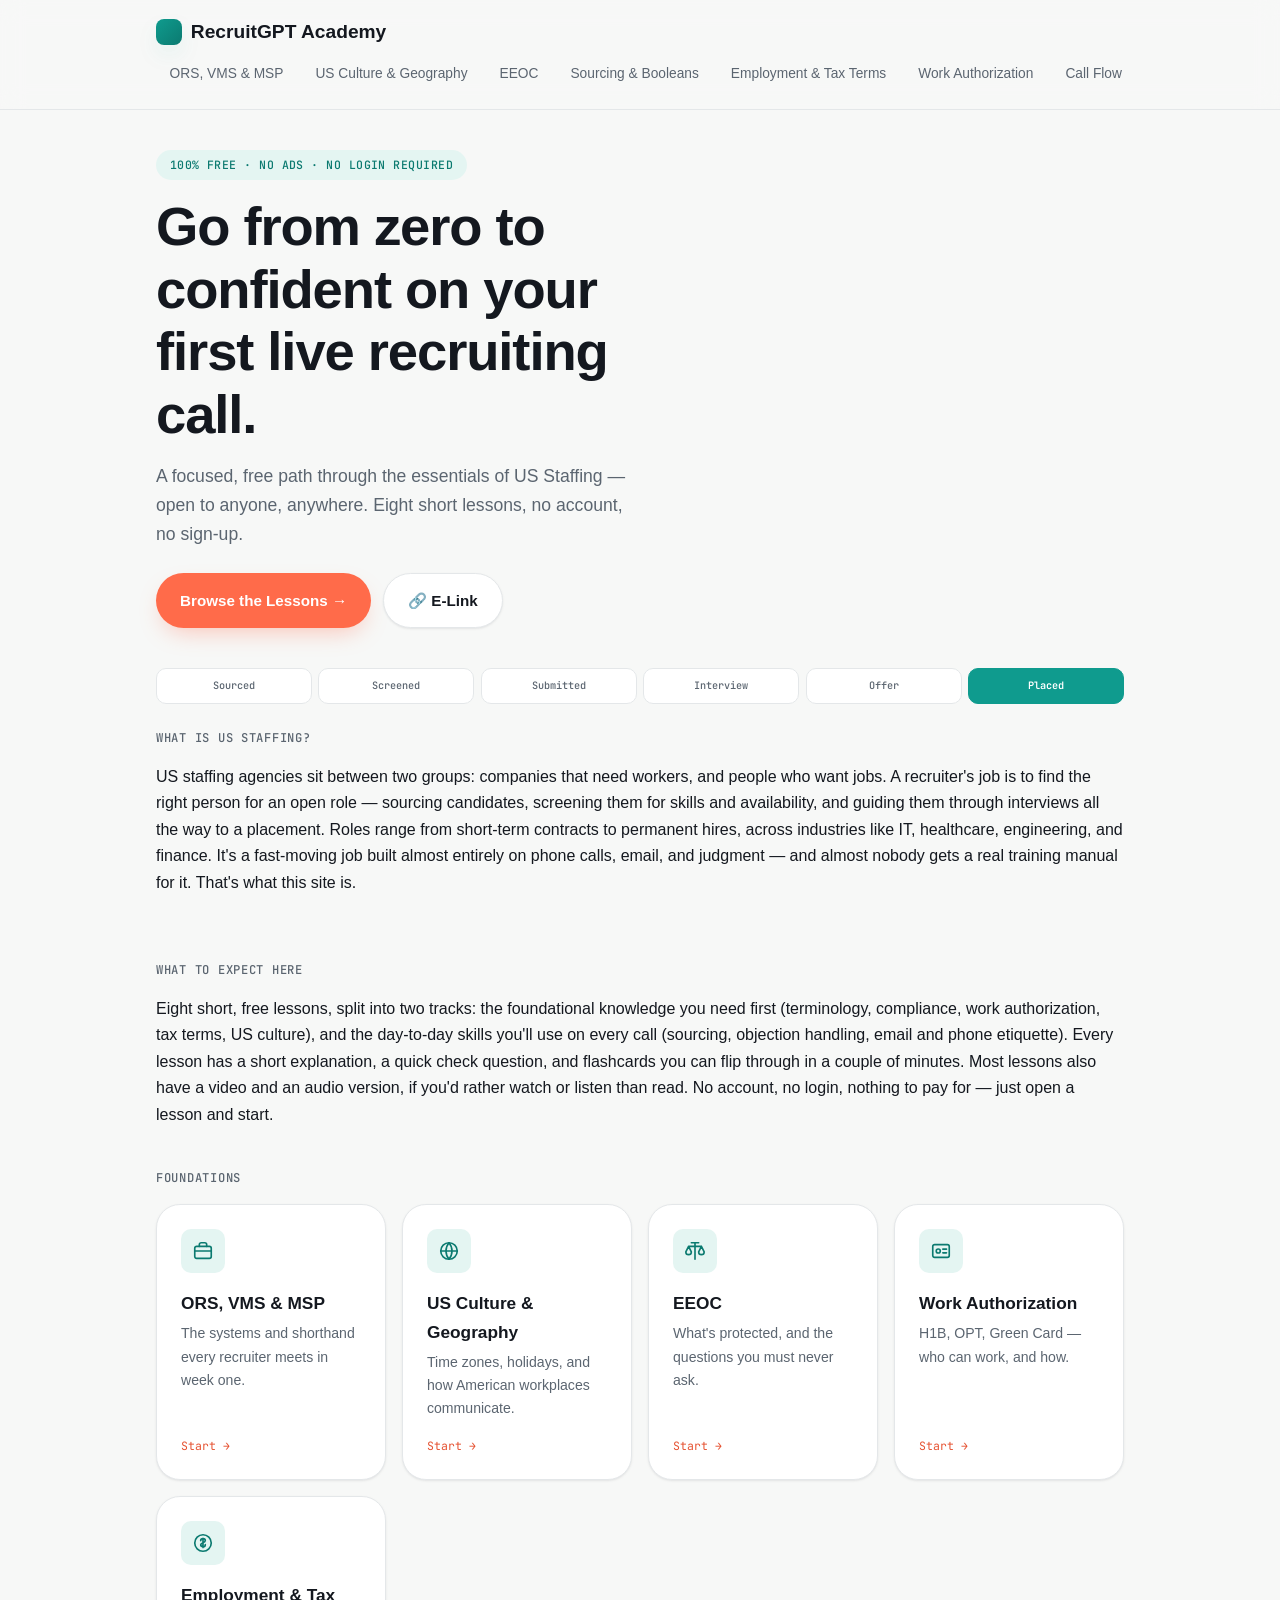
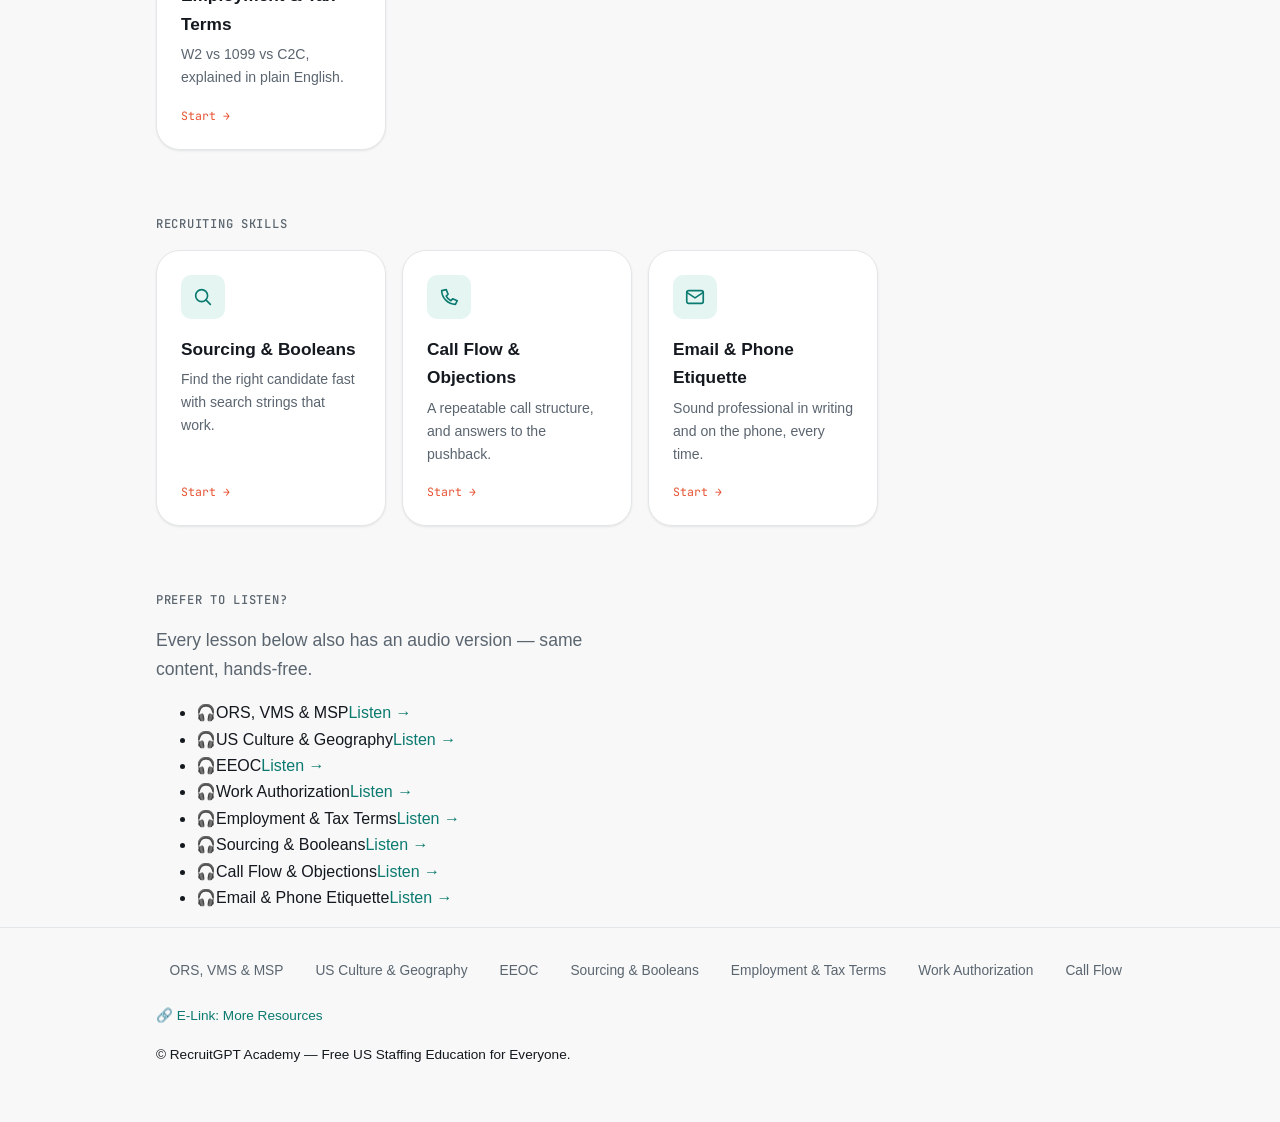
==== commit 09d909be: "Add files via upload" ====
--- a/index.html
+++ b/index.html
@@ -25,8 +25,28 @@
   open to anyone, anywhere. Eight short lessons, no account, no sign-up.</p>
   <div class="hero-actions">
     <a class="btn btn-primary" href="#lessons">Browse the Lessons &rarr;</a>
+    <a class="btn btn-ghost" href="PASTE_ELINK_HERE">&#128279; E-Link</a>
   </div>
   <ol class="pipeline" aria-label="Recruitment pipeline"><li>Sourced</li><li>Screened</li><li>Submitted</li><li>Interview</li><li>Offer</li><li>Placed</li></ol>
+</section>
+
+<section id="about" style="margin-bottom: var(--space-4);">
+<p class="section-label" style="margin-top:0;">What is US Staffing?</p>
+<p>US staffing agencies sit between two groups: companies that need workers, and people who
+want jobs. A recruiter's job is to find the right person for an open role &mdash; sourcing
+candidates, screening them for skills and availability, and guiding them through interviews
+all the way to a placement. Roles range from short-term contracts to permanent hires, across
+industries like IT, healthcare, engineering, and finance. It's a fast-moving job built almost
+entirely on phone calls, email, and judgment &mdash; and almost nobody gets a real training
+manual for it. That's what this site is.</p>
+
+<p class="section-label">What to Expect Here</p>
+<p>Eight short, free lessons, split into two tracks: the foundational knowledge you need first
+(terminology, compliance, work authorization, tax terms, US culture), and the day-to-day skills
+you'll use on every call (sourcing, objection handling, email and phone etiquette). Every lesson
+has a short explanation, a quick check question, and flashcards you can flip through in a couple
+of minutes. Most lessons also have a video and an audio version, if you'd rather watch or listen
+than read. No account, no login, nothing to pay for &mdash; just open a lesson and start.</p>
 </section>
 
 <section id="lessons">
@@ -96,10 +116,26 @@
 
 </ul>
 </section>
+
+<section id="listen">
+<p class="section-label">Prefer to Listen?</p>
+<p class="hero-sub" style="margin-bottom:1rem;">Every lesson below also has an audio version &mdash; same content, hands-free.</p>
+<ul class="audio-list">
+<li><span class="audio-icon">&#127911;</span><span class="audio-title">ORS, VMS &amp; MSP</span><a class="audio-link" href="PASTE_AUDIO_TERMINOLOGY_HERE">Listen &rarr;</a></li>
+<li><span class="audio-icon">&#127911;</span><span class="audio-title">US Culture &amp; Geography</span><a class="audio-link" href="PASTE_AUDIO_CULTURE_HERE">Listen &rarr;</a></li>
+<li><span class="audio-icon">&#127911;</span><span class="audio-title">EEOC</span><a class="audio-link" href="PASTE_AUDIO_EEOC_HERE">Listen &rarr;</a></li>
+<li><span class="audio-icon">&#127911;</span><span class="audio-title">Work Authorization</span><a class="audio-link" href="PASTE_AUDIO_WORKAUTH_HERE">Listen &rarr;</a></li>
+<li><span class="audio-icon">&#127911;</span><span class="audio-title">Employment &amp; Tax Terms</span><a class="audio-link" href="PASTE_AUDIO_EMPLOYMENT_HERE">Listen &rarr;</a></li>
+<li><span class="audio-icon">&#127911;</span><span class="audio-title">Sourcing &amp; Booleans</span><a class="audio-link" href="PASTE_AUDIO_SOURCING_HERE">Listen &rarr;</a></li>
+<li><span class="audio-icon">&#127911;</span><span class="audio-title">Call Flow &amp; Objections</span><a class="audio-link" href="PASTE_AUDIO_CALLFLOW_HERE">Listen &rarr;</a></li>
+<li><span class="audio-icon">&#127911;</span><span class="audio-title">Email &amp; Phone Etiquette</span><a class="audio-link" href="PASTE_AUDIO_EMAIL_HERE">Listen &rarr;</a></li>
+</ul>
+</section>
 </main>
 <footer class="site-footer">
   <div class="wrap">
     <nav class="site-nav" aria-label="Primary"><ul><li><a href="terminology.html">ORS, VMS &amp; MSP</a></li><li><a href="us-culture-geography.html">US Culture &amp; Geography</a></li><li><a href="eeoc.html">EEOC</a></li><li><a href="sourcing-booleans.html">Sourcing &amp; Booleans</a></li><li><a href="employment-tax.html">Employment &amp; Tax Terms</a></li><li><a href="work-authorization.html">Work Authorization</a></li><li><a href="call-flow-objections.html">Call Flow &amp; Objections</a></li><li><a href="email-phone-etiquette.html">Email &amp; Phone Etiquette</a></li></ul></nav>
+    <p><a class="elink" href="PASTE_ELINK_HERE">&#128279; E-Link: More Resources</a></p>
     <p>&copy; RecruitGPT Academy &mdash; Free US Staffing Education for Everyone.</p>
   </div>
 </footer>
--- a/css/style.css
+++ b/css/style.css
@@ -1,39 +1,40 @@
 /* ==========================================================================
-   RecruitGPT Academy — Design System v2: "The Requisition Board"
-   Signature: every topic is a job requisition ticket (a real staffing-world
-   artifact) — punch-notched, numbered, stamped OPEN. Section headers are
-   manila folder tabs. Quizzes are scorecards. Flashcards are ruled index
-   cards. Nothing here is the cream/serif/terracotta or navy/pill-nav look.
+   RecruitGPT Academy — Design System v3: "Modern Study"
+   Clean, icon-driven, whitespace-forward — Coursera/Khan Academy register.
+   Teal (learning/growth) + coral (call-to-action, nods to "the phone call"
+   at the center of staffing work) instead of the common indigo-SaaS default.
    ========================================================================== */
 
 :root {
-  /* Color — ink, paper, stamp-red, manila. Deliberately not navy/orange. */
-  --bg: #F1F3EE;
+  --bg: #F7F8F7;
   --surface: #FFFFFF;
-  --surface-2: #E9E7DD;
-  --ink: #1C1A17;
-  --ink-muted: #6B6558;
-  --manila: #DCC98F;
-  --manila-dark: #B9862E;
-  --stamp: #B23A2E;
-  --stamp-dark: #8A2C22;
-  --navy: #223142;
-  --ok: #3F7D53;
-  --border: #D8D3C4;
-
-  --font-display: "Roboto Slab", "Georgia", serif;
-  --font-body: "Work Sans", "Segoe UI", sans-serif;
+  --surface-2: #F0F3F1;
+  --ink: #14181F;
+  --ink-muted: #5B6570;
+  --teal: #0F9B8E;
+  --teal-dark: #0B7A70;
+  --teal-tint: #E4F5F2;
+  --coral: #FF6B4A;
+  --coral-dark: #E5502F;
+  --ok: #1F9D55;
+  --border: #E4E7E9;
+  --shadow-sm: 0 1px 3px rgba(20, 24, 31, 0.06), 0 1px 2px rgba(20, 24, 31, 0.04);
+  --shadow-md: 0 12px 28px -8px rgba(20, 24, 31, 0.16);
+  --shadow-teal: 0 10px 24px -8px rgba(15, 155, 142, 0.4);
+  --shadow-coral: 0 10px 24px -8px rgba(255, 107, 74, 0.4);
+
+  --font-display: "Plus Jakarta Sans", "Segoe UI", sans-serif;
+  --font-body: "Plus Jakarta Sans", "Segoe UI", sans-serif;
   --font-mono: "JetBrains Mono", ui-monospace, monospace;
 
-  --radius-sm: 4px;
-  --radius-md: 8px;
+  --radius-sm: 10px;
+  --radius-md: 16px;
+  --radius-lg: 24px;
   --space-1: 0.5rem;
   --space-2: 1rem;
   --space-3: 1.5rem;
   --space-4: 2.5rem;
   --space-5: 4rem;
-  --shadow-sm: 0 1px 2px rgba(28, 26, 23, 0.08);
-  --shadow-md: 0 14px 28px -8px rgba(28, 26, 23, 0.22);
   --ease: cubic-bezier(0.22, 1, 0.36, 1);
 }
 
@@ -43,55 +44,46 @@
 body {
   margin: 0;
   background: var(--bg);
-  background-image:
-    radial-gradient(circle at 1px 1px, rgba(28,26,23,0.05) 1px, transparent 0);
-  background-size: 22px 22px;
   color: var(--ink);
   font-family: var(--font-body);
   font-size: 16px;
-  line-height: 1.6;
+  line-height: 1.65;
   -webkit-font-smoothing: antialiased;
 }
 
 img { max-width: 100%; display: block; }
-a { color: var(--navy); text-decoration: none; }
+a { color: var(--teal-dark); text-decoration: none; }
 
 h1, h2, h3, h4 {
   font-family: var(--font-display);
   font-weight: 700;
   color: var(--ink);
-  line-height: 1.1;
-  letter-spacing: -0.005em;
+  line-height: 1.15;
+  letter-spacing: -0.02em;
   margin: 0 0 var(--space-2);
 }
 
-h2 { font-size: clamp(1.5rem, 1.2rem + 1.2vw, 2.3rem); }
-h3 { font-size: 1.2rem; margin-top: var(--space-4); }
+h2 { font-size: clamp(1.6rem, 1.3rem + 1.3vw, 2.4rem); }
+h3 { font-size: 1.2rem; margin-top: var(--space-4); font-weight: 700; }
 p  { margin: 0 0 var(--space-2); color: var(--ink); }
 
 code, .mono { font-family: var(--font-mono); }
 
 :focus-visible {
-  outline: 3px solid var(--stamp);
+  outline: 3px solid var(--coral);
   outline-offset: 3px;
-  border-radius: 2px;
+  border-radius: 6px;
 }
 
 @keyframes fade-up {
-  from { opacity: 0; transform: translateY(10px); }
+  from { opacity: 0; transform: translateY(12px); }
   to   { opacity: 1; transform: translateY(0); }
 }
 main { animation: fade-up 0.5s var(--ease) both; }
 
-@keyframes stamp-in {
-  0%   { opacity: 0; transform: scale(1.4) rotate(-14deg); }
-  60%  { opacity: 1; transform: scale(0.95) rotate(-4deg); }
-  100% { opacity: 1; transform: scale(1) rotate(-3deg); }
-}
-
-@keyframes rise-in {
-  from { opacity: 0; transform: translateY(14px); }
-  to   { opacity: 1; transform: translateY(0); }
+@keyframes pop-in {
+  from { opacity: 0; transform: translateY(10px) scale(0.97); }
+  to   { opacity: 1; transform: translateY(0) scale(1); }
 }
 
 @media (prefers-reduced-motion: reduce) {
@@ -104,49 +96,55 @@
   }
 }
 
-.wrap { max-width: 900px; margin: 0 auto; padding: 0 var(--space-2); }
-
-/* Header — folder-tab nav, not a pill row -------------------------------- */
+.wrap { max-width: 1000px; margin: 0 auto; padding: 0 var(--space-2); }
+
+/* Header ------------------------------------------------------------- */
 .site-header {
   position: sticky;
   top: 0;
   z-index: 20;
-  background: var(--bg);
-  border-bottom: 3px solid var(--ink);
-}
-
-.header-inner { max-width: 900px; margin: 0 auto; padding: var(--space-2) var(--space-2) 0; }
+  background: rgba(247, 248, 247, 0.88);
+  backdrop-filter: blur(12px);
+  -webkit-backdrop-filter: blur(12px);
+  border-bottom: 1px solid var(--border);
+}
+
+.header-inner {
+  max-width: 1000px;
+  margin: 0 auto;
+  padding: var(--space-2);
+  display: flex;
+  flex-direction: column;
+  gap: var(--space-1);
+}
 
 .brand-mark {
   display: inline-flex;
   align-items: center;
   gap: 0.55rem;
   font-family: var(--font-display);
-  font-weight: 700;
+  font-weight: 800;
   font-size: 1.2rem;
   color: var(--ink);
 }
 
 .brand-mark::before {
   content: "";
-  width: 20px;
-  height: 20px;
-  border-radius: 50%;
-  background: var(--stamp);
-  border: 2px solid var(--ink);
-  transform: rotate(-8deg);
-}
-
-.brand-mark:hover { color: var(--stamp-dark); }
-
-.site-nav { margin-top: var(--space-2); }
+  width: 26px;
+  height: 26px;
+  border-radius: 8px;
+  background: linear-gradient(135deg, var(--teal), var(--teal-dark));
+  box-shadow: var(--shadow-teal);
+}
+
+.brand-mark:hover { color: var(--teal-dark); }
 
 .site-nav ul {
   list-style: none;
   margin: 0;
   padding: 0;
   display: flex;
-  gap: 3px;
+  gap: 0.3rem;
   overflow-x: auto;
   scrollbar-width: thin;
 }
@@ -156,65 +154,51 @@
 .site-nav a {
   display: inline-block;
   white-space: nowrap;
-  padding: 0.55rem 0.9rem 0.5rem;
-  border: 2px solid var(--ink);
-  border-bottom: none;
-  border-radius: 6px 6px 0 0;
-  background: var(--surface-2);
-  font-family: var(--font-mono);
-  font-size: 0.72rem;
+  padding: 0.45rem 0.85rem;
+  border-radius: 999px;
+  font-size: 0.86rem;
   font-weight: 500;
-  text-transform: uppercase;
-  letter-spacing: 0.03em;
-  color: var(--ink-muted);
-  transform: translateY(3px);
-  transition: transform 0.2s var(--ease), background 0.2s var(--ease), color 0.2s var(--ease);
+  color: var(--ink-muted);
+  transition: background 0.2s var(--ease), color 0.2s var(--ease);
 }
 
 .site-nav a:hover, .site-nav a:focus-visible {
-  background: var(--manila);
-  color: var(--ink);
-  transform: translateY(0);
+  background: var(--teal-tint);
+  color: var(--teal-dark);
 }
 
 .breadcrumb {
-  max-width: 900px;
+  max-width: 1000px;
   margin: 0 auto;
   padding: var(--space-2) var(--space-2) 0;
-  font-family: var(--font-mono);
-  font-size: 0.72rem;
-  color: var(--ink-muted);
-  text-transform: uppercase;
-  letter-spacing: 0.04em;
-}
-
-.breadcrumb::before { content: "Routed: "; color: var(--stamp-dark); font-weight: 600; }
+  font-size: 0.82rem;
+  color: var(--ink-muted);
+}
 
 /* Main -------------------------------------------------------------------- */
 main { padding: var(--space-4) 0 var(--space-5); }
 .page-head { margin-bottom: var(--space-4); }
 
 .eyebrow {
-  display: inline-block;
-  font-family: var(--font-mono);
-  font-size: 0.7rem;
-  font-weight: 600;
-  letter-spacing: 0.06em;
+  display: inline-flex;
+  align-items: center;
+  gap: 0.4rem;
+  font-family: var(--font-mono);
+  font-size: 0.72rem;
+  font-weight: 500;
+  letter-spacing: 0.04em;
   text-transform: uppercase;
-  color: var(--stamp-dark);
-  background: var(--surface);
-  border: 2px solid var(--stamp);
+  color: var(--teal-dark);
+  background: var(--teal-tint);
   border-radius: 999px;
-  padding: 0.3rem 0.8rem;
+  padding: 0.35rem 0.85rem;
   margin-bottom: var(--space-2);
-  transform: rotate(-2deg);
-  animation: stamp-in 0.5s var(--ease) both;
 }
 
 /* Hero --------------------------------------------------------------------- */
 .hero { padding: var(--space-4) 0 var(--space-3); }
-.hero h2 { font-size: clamp(2rem, 1.5rem + 2.4vw, 3.3rem); max-width: 16ch; }
-.hero-sub { max-width: 50ch; font-size: 1.08rem; color: var(--ink-muted); }
+.hero h2 { font-size: clamp(2.1rem, 1.6rem + 2.4vw, 3.4rem); max-width: 16ch; }
+.hero-sub { max-width: 50ch; font-size: 1.1rem; color: var(--ink-muted); }
 
 .hero-actions {
   display: flex;
@@ -227,32 +211,31 @@
   display: inline-flex;
   align-items: center;
   gap: 0.4rem;
-  padding: 0.8rem 1.4rem;
-  border-radius: var(--radius-sm);
+  padding: 0.85rem 1.5rem;
+  border-radius: 999px;
   font-weight: 600;
   font-size: 0.95rem;
   font-family: var(--font-body);
-  border: 2px solid var(--ink);
+  border: none;
   cursor: pointer;
   transition: transform 0.2s var(--ease), box-shadow 0.2s var(--ease), background 0.2s var(--ease);
 }
 
 .btn-primary {
-  background: var(--stamp);
+  background: var(--coral);
   color: #fff;
-  border-color: var(--ink);
-  box-shadow: 3px 3px 0 var(--ink);
+  box-shadow: var(--shadow-coral);
 }
 .btn-primary:hover, .btn-primary:focus-visible {
-  background: var(--stamp-dark);
-  transform: translate(-2px, -2px);
-  box-shadow: 5px 5px 0 var(--ink);
-}
-
-.btn-ghost { background: var(--surface); color: var(--ink); box-shadow: 3px 3px 0 var(--border); }
-.btn-ghost:hover, .btn-ghost:focus-visible { transform: translate(-2px, -2px); box-shadow: 5px 5px 0 var(--ink); }
-
-/* Pipeline — one-time staggered draw-in, not a looping animation ---------- */
+  background: var(--coral-dark);
+  transform: translateY(-2px);
+  box-shadow: 0 14px 28px -6px rgba(255, 107, 74, 0.48);
+}
+
+.btn-ghost { background: var(--surface); color: var(--ink); border: 1px solid var(--border); box-shadow: var(--shadow-sm); }
+.btn-ghost:hover, .btn-ghost:focus-visible { border-color: var(--teal); transform: translateY(-2px); }
+
+/* Pipeline — quiet progress strip ------------------------------------------ */
 .pipeline {
   list-style: none;
   display: grid;
@@ -264,100 +247,101 @@
 
 .pipeline li {
   background: var(--surface);
-  border: 2px solid var(--ink);
+  border: 1px solid var(--border);
   border-radius: var(--radius-sm);
   padding: 0.55rem 0.4rem;
   font-family: var(--font-mono);
   font-size: 0.64rem;
+  font-weight: 500;
+  text-align: center;
+  color: var(--ink-muted);
+  opacity: 0;
+  animation: pop-in 0.4s var(--ease) both;
+}
+
+.pipeline li:nth-child(1) { animation-delay: 0.03s; }
+.pipeline li:nth-child(2) { animation-delay: 0.08s; }
+.pipeline li:nth-child(3) { animation-delay: 0.13s; }
+.pipeline li:nth-child(4) { animation-delay: 0.18s; }
+.pipeline li:nth-child(5) { animation-delay: 0.23s; }
+.pipeline li:nth-child(6) {
+  animation-delay: 0.28s;
+  background: var(--teal);
+  color: #fff;
+  border-color: var(--teal);
   font-weight: 600;
-  text-transform: uppercase;
-  text-align: center;
-  color: var(--ink-muted);
-  opacity: 0;
-  animation: rise-in 0.45s var(--ease) both;
-}
-
-.pipeline li:nth-child(1) { animation-delay: 0.05s; }
-.pipeline li:nth-child(2) { animation-delay: 0.12s; }
-.pipeline li:nth-child(3) { animation-delay: 0.19s; }
-.pipeline li:nth-child(4) { animation-delay: 0.26s; }
-.pipeline li:nth-child(5) { animation-delay: 0.33s; }
-.pipeline li:nth-child(6) { animation-delay: 0.40s; background: var(--ok); color: #fff; border-color: var(--ink); }
+}
 
 @media (max-width: 640px) {
   .pipeline { grid-template-columns: repeat(3, 1fr); }
 }
 
-/* Requisition tickets — the signature element ----------------------------- */
+/* Lesson cards — icon-driven, modern-study signature ------------------------ */
 .card-grid {
   list-style: none;
   margin: 0;
   padding: 0;
   display: grid;
   grid-template-columns: repeat(auto-fill, minmax(230px, 1fr));
-  gap: var(--space-3) var(--space-2);
-  counter-reset: reqnum 1140;
-}
-
-.card-grid li { counter-increment: reqnum; }
+  gap: var(--space-2);
+}
 
 .card-grid a {
   position: relative;
-  display: block;
+  display: flex;
+  flex-direction: column;
   height: 100%;
   background: var(--surface);
-  border: 2px solid var(--ink);
-  border-radius: var(--radius-md);
-  padding: 1.4rem var(--space-2) 1.5rem;
-  color: var(--ink);
-  box-shadow: 4px 4px 0 var(--border);
-  transition: transform 0.25s var(--ease), box-shadow 0.25s var(--ease);
-}
-
-/* punch notches, like a ticket stub */
-.card-grid a::before,
-.card-grid a::after {
-  content: "";
-  position: absolute;
-  top: 50%;
-  width: 14px;
-  height: 14px;
-  background: var(--bg);
-  border: 2px solid var(--ink);
-  border-radius: 50%;
-  transform: translateY(-50%);
-}
-.card-grid a::before { left: -9px; }
-.card-grid a::after  { right: -9px; }
+  border: 1px solid var(--border);
+  border-radius: var(--radius-lg);
+  padding: var(--space-3);
+  color: var(--ink);
+  box-shadow: var(--shadow-sm);
+  transition: transform 0.25s var(--ease), box-shadow 0.25s var(--ease), border-color 0.25s var(--ease);
+}
 
 .card-grid a:hover, .card-grid a:focus-visible {
-  transform: translateY(-5px) rotate(-1deg);
-  box-shadow: 7px 9px 0 var(--border);
-}
-
-.card-grid .req-num {
-  display: block;
-  font-family: var(--font-mono);
-  font-size: 0.68rem;
-  font-weight: 600;
-  color: var(--ink-muted);
-  margin-bottom: 0.5rem;
-}
-
-.card-grid .req-num::before { content: "REQ-" counter(reqnum); }
+  transform: translateY(-6px);
+  box-shadow: var(--shadow-md);
+  border-color: transparent;
+}
+
+.card-icon {
+  width: 44px;
+  height: 44px;
+  border-radius: var(--radius-sm);
+  background: var(--teal-tint);
+  display: flex;
+  align-items: center;
+  justify-content: center;
+  margin-bottom: var(--space-2);
+  transition: transform 0.25s var(--ease), background 0.25s var(--ease);
+}
+
+.card-icon svg { width: 22px; height: 22px; stroke: var(--teal-dark); }
+
+.card-grid a:hover .card-icon { background: var(--teal); transform: scale(1.08) rotate(-4deg); }
+.card-grid a:hover .card-icon svg { stroke: #fff; }
 
 .card-grid .card-title {
   font-family: var(--font-display);
   font-weight: 700;
   font-size: 1.08rem;
   display: block;
-  margin-bottom: 0.4rem;
+  margin-bottom: 0.3rem;
+}
+
+.card-grid .card-desc {
+  font-size: 0.88rem;
+  color: var(--ink-muted);
+  margin-bottom: var(--space-2);
+  flex-grow: 1;
 }
 
 .card-grid .card-go {
   font-family: var(--font-mono);
   font-size: 0.72rem;
-  color: var(--navy);
+  color: var(--coral-dark);
   display: inline-flex;
   align-items: center;
   gap: 0.25rem;
@@ -365,51 +349,26 @@
 
 .card-grid a:hover .card-go { text-decoration: underline; }
 
-.card-grid .stamp-open {
-  position: absolute;
-  top: 0.7rem;
-  right: 1rem;
-  font-family: var(--font-mono);
-  font-size: 0.62rem;
-  font-weight: 700;
-  letter-spacing: 0.06em;
-  color: var(--stamp);
-  border: 2px solid var(--stamp);
-  border-radius: 999px;
-  padding: 0.12rem 0.5rem;
-  transform: rotate(6deg);
-  opacity: 0.85;
-}
-
-/* Folder-tab section labels ------------------------------------------------ */
+/* Section labels ------------------------------------------------------------ */
 .section-label {
-  display: inline-block;
-  font-family: var(--font-mono);
-  font-size: 0.74rem;
-  font-weight: 600;
+  display: block;
+  font-family: var(--font-mono);
+  font-size: 0.76rem;
+  font-weight: 500;
   text-transform: uppercase;
   letter-spacing: 0.06em;
-  color: var(--ink);
-  background: var(--manila);
-  border: 2px solid var(--ink);
-  border-bottom: none;
-  border-radius: 6px 10px 0 0;
-  padding: 0.4rem 1rem 0.3rem;
-  margin: var(--space-5) 0 0;
-  position: relative;
-  top: 2px;
-}
-
-.card-grid + .section-label,
-h2 + .section-label { margin-top: var(--space-5); }
-
-/* Subtopic / accordion — index-card tabs ----------------------------------- */
+  color: var(--ink-muted);
+  margin: var(--space-5) 0 var(--space-2);
+}
+
+/* Subtopic / accordion ------------------------------------------------------ */
 .subtopic {
-  border: 2px solid var(--ink);
+  background: var(--surface);
+  border: 1px solid var(--border);
   border-radius: var(--radius-md);
   margin-top: var(--space-2);
-  background: var(--surface);
   overflow: hidden;
+  box-shadow: var(--shadow-sm);
 }
 
 .subtopic h3 { margin: 0; }
@@ -420,9 +379,9 @@
   justify-content: space-between;
   gap: var(--space-2);
   width: 100%;
-  background: var(--surface-2);
+  background: none;
   border: none;
-  padding: 0.85rem 1rem;
+  padding: 1.1rem 1.3rem;
   font: inherit;
   font-family: var(--font-display);
   font-weight: 700;
@@ -430,15 +389,15 @@
   color: var(--ink);
   cursor: pointer;
   text-align: left;
-  transition: background 0.2s var(--ease);
-}
-
-.accordion-toggle:hover { background: var(--manila); }
+  transition: color 0.2s var(--ease);
+}
+
+.accordion-toggle:hover { color: var(--teal-dark); }
 
 .chevron {
   flex: 0 0 auto;
   transition: transform 0.3s var(--ease);
-  color: var(--stamp);
+  color: var(--coral);
   font-size: 0.8em;
 }
 
@@ -448,19 +407,12 @@
   max-height: 0;
   overflow: hidden;
   transition: max-height 0.4s var(--ease);
-  background-image: repeating-linear-gradient(
-    to bottom,
-    transparent,
-    transparent 1.55rem,
-    var(--border) 1.55rem,
-    var(--border) calc(1.55rem + 1px)
-  );
-}
-
-.accordion-inner { padding: 1rem 1.1rem 0.3rem; }
-.accordion-inner p:last-child { margin-bottom: 0.9rem; }
-
-/* Flashcards — ruled index cards ------------------------------------------- */
+}
+
+.accordion-inner { padding: 0 1.3rem 1.1rem; }
+.accordion-inner p:last-child { margin-bottom: 0; }
+
+/* Flashcards ------------------------------------------------------------- */
 .flashcard-grid {
   display: grid;
   grid-template-columns: repeat(auto-fit, minmax(220px, 1fr));
@@ -488,31 +440,27 @@
   align-items: center;
   justify-content: center;
   padding: var(--space-2);
-  border-radius: var(--radius-sm);
-  border: 2px solid var(--ink);
+  border-radius: var(--radius-md);
   backface-visibility: hidden;
   -webkit-backface-visibility: hidden;
   font-size: 0.92rem;
   line-height: 1.4;
+  box-shadow: var(--shadow-sm);
 }
 
 .flashcard-front {
   background: var(--surface);
-  background-image: linear-gradient(var(--stamp) 2px, transparent 2px);
-  background-size: 100% 34px;
-  background-position: top 24px left;
+  border: 1px solid var(--border);
   font-family: var(--font-display);
   font-weight: 700;
   font-size: 1.1rem;
   color: var(--ink);
-  box-shadow: 3px 3px 0 var(--border);
 }
 
 .flashcard-back {
-  background: var(--navy);
+  background: linear-gradient(135deg, var(--teal), var(--teal-dark));
   color: #fff;
   transform: rotateY(180deg);
-  box-shadow: 3px 3px 0 var(--border);
 }
 
 .flashcard-hint {
@@ -522,33 +470,32 @@
   margin: -0.4rem 0 var(--space-2);
 }
 
-/* Quiz — interview scorecard ------------------------------------------------ */
+/* Quiz -------------------------------------------------------------------- */
 .quiz {
-  position: relative;
   background: var(--surface);
-  border: 2px solid var(--ink);
+  border: 1px solid var(--border);
   border-radius: var(--radius-md);
-  padding: var(--space-3) var(--space-3) var(--space-2);
+  padding: var(--space-3);
   margin: var(--space-2) 0 var(--space-3);
+  box-shadow: var(--shadow-sm);
 }
 
 .quiz::before {
-  content: "Scorecard";
-  position: absolute;
-  top: -0.65rem;
-  left: 1rem;
-  background: var(--manila);
-  border: 2px solid var(--ink);
-  border-radius: 4px;
-  font-family: var(--font-mono);
-  font-size: 0.62rem;
-  font-weight: 700;
+  content: "Quick check";
+  display: inline-block;
+  font-family: var(--font-mono);
+  font-size: 0.68rem;
+  font-weight: 500;
   text-transform: uppercase;
   letter-spacing: 0.05em;
-  padding: 0.1rem 0.5rem;
-}
-
-.quiz-question { font-family: var(--font-display); font-weight: 700; margin-bottom: var(--space-2); }
+  color: var(--coral-dark);
+  background: rgba(255, 107, 74, 0.1);
+  border-radius: 999px;
+  padding: 0.2rem 0.65rem;
+  margin-bottom: var(--space-2);
+}
+
+.quiz-question { font-family: var(--font-display); font-weight: 700; margin-bottom: var(--space-2); display: block; }
 
 .quiz-options {
   list-style: none;
@@ -562,20 +509,20 @@
   display: block;
   width: 100%;
   text-align: left;
-  padding: 0.65rem 0.9rem;
+  padding: 0.7rem 1rem;
   border-radius: var(--radius-sm);
-  border: 2px solid var(--border);
-  background: var(--surface);
+  border: 1px solid var(--border);
+  background: var(--surface-2);
   font: inherit;
   color: var(--ink);
   cursor: pointer;
   transition: background 0.2s var(--ease), border-color 0.2s var(--ease), transform 0.15s var(--ease);
 }
 
-.quiz-option:hover { transform: translateX(2px); border-color: var(--navy); }
-
-.quiz-option.is-correct { background: rgba(63, 125, 83, 0.14); border-color: var(--ok); }
-.quiz-option.is-incorrect { background: rgba(178, 58, 46, 0.1); border-color: var(--stamp); }
+.quiz-option:hover { transform: translateY(-1px); border-color: var(--teal); background: var(--teal-tint); }
+
+.quiz-option.is-correct { background: rgba(31, 157, 85, 0.14); border-color: var(--ok); }
+.quiz-option.is-incorrect { background: rgba(255, 107, 74, 0.1); border-color: var(--coral); }
 .quiz-option[disabled] { cursor: default; transform: none; }
 
 .quiz-feedback {
@@ -586,18 +533,17 @@
 }
 
 .quiz-feedback.is-correct { color: var(--ok); }
-.quiz-feedback.is-incorrect { color: var(--stamp-dark); }
+.quiz-feedback.is-incorrect { color: var(--coral-dark); }
 
 /* Footer -------------------------------------------------------------- */
 .site-footer {
-  border-top: 3px solid var(--ink);
+  border-top: 1px solid var(--border);
   padding: var(--space-3) 0 var(--space-4);
   color: var(--ink-muted);
   font-size: 0.85rem;
 }
 
 .site-footer .site-nav ul { margin-bottom: var(--space-2); }
-.site-footer .site-nav a { border-radius: 6px; border-bottom: 2px solid var(--ink); transform: none; }
 
 /* Utility -------------------------------------------------------------- */
 .muted { color: var(--ink-muted); }
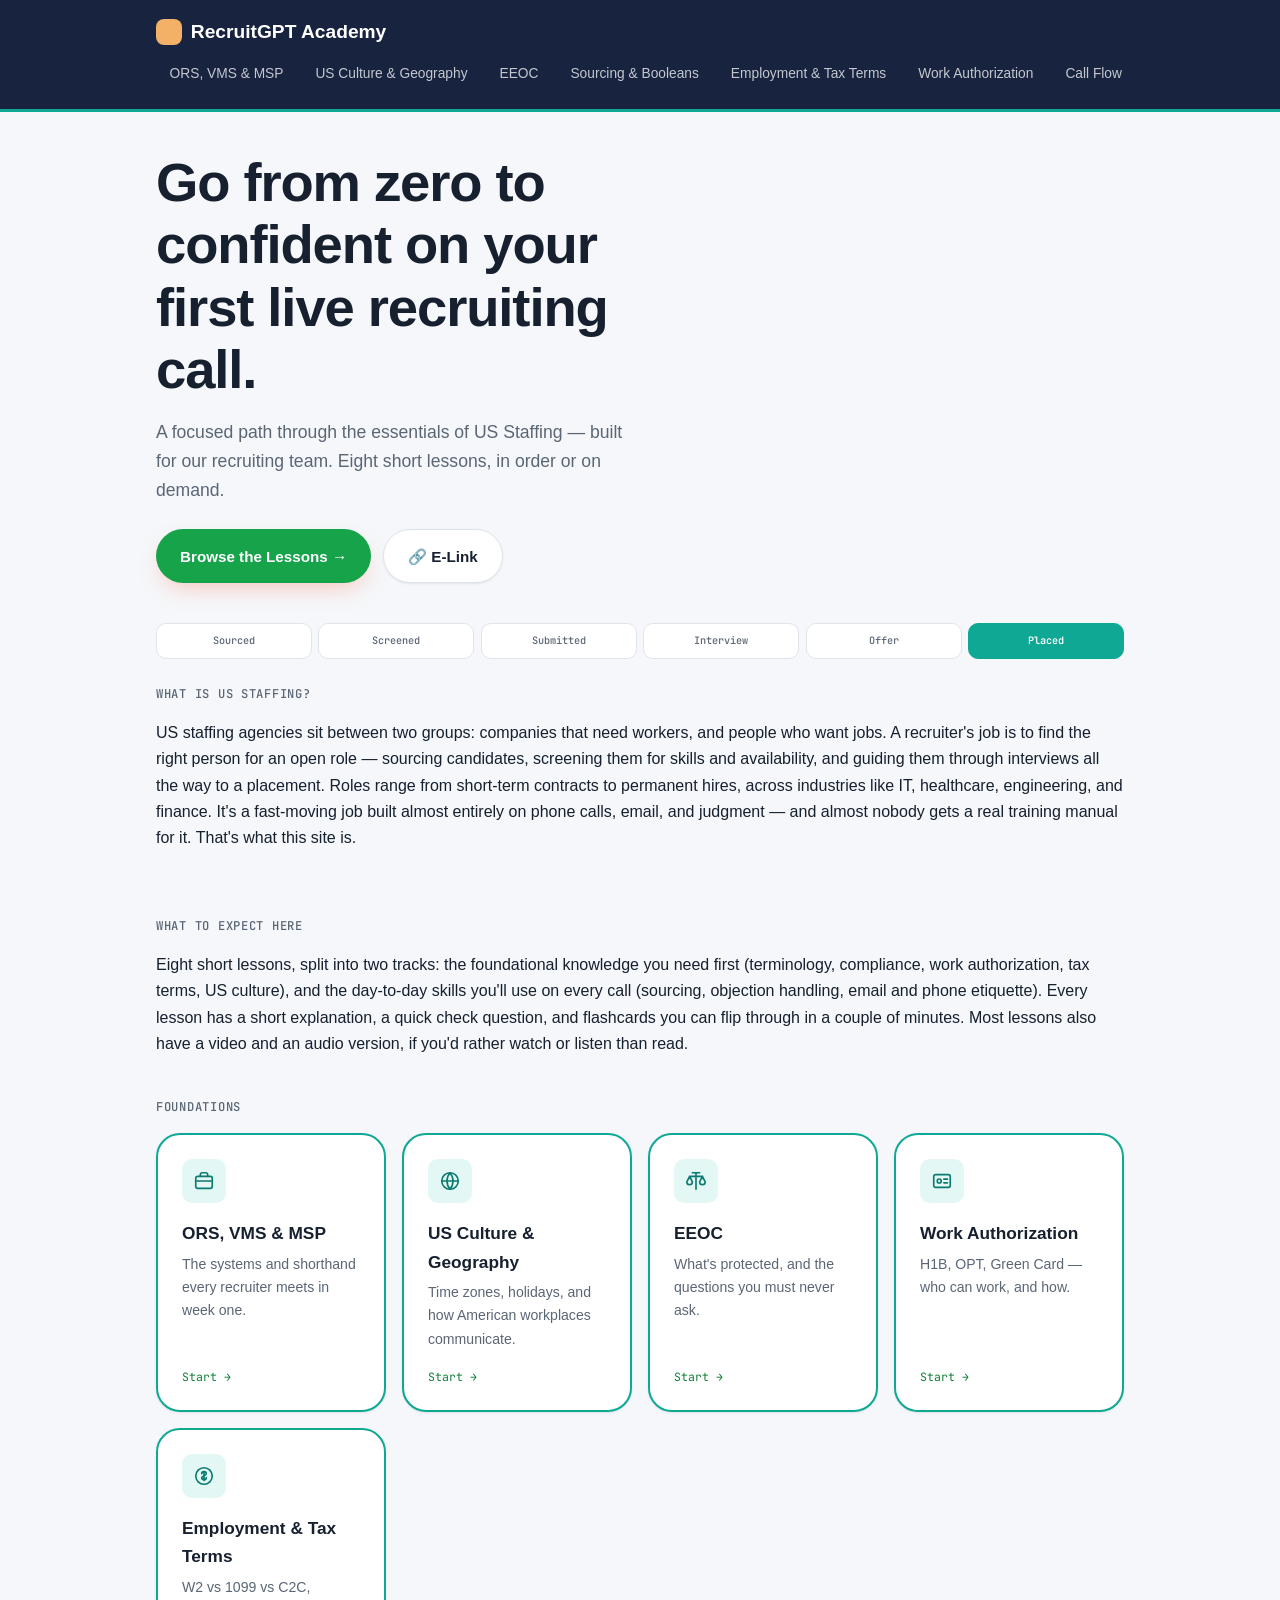
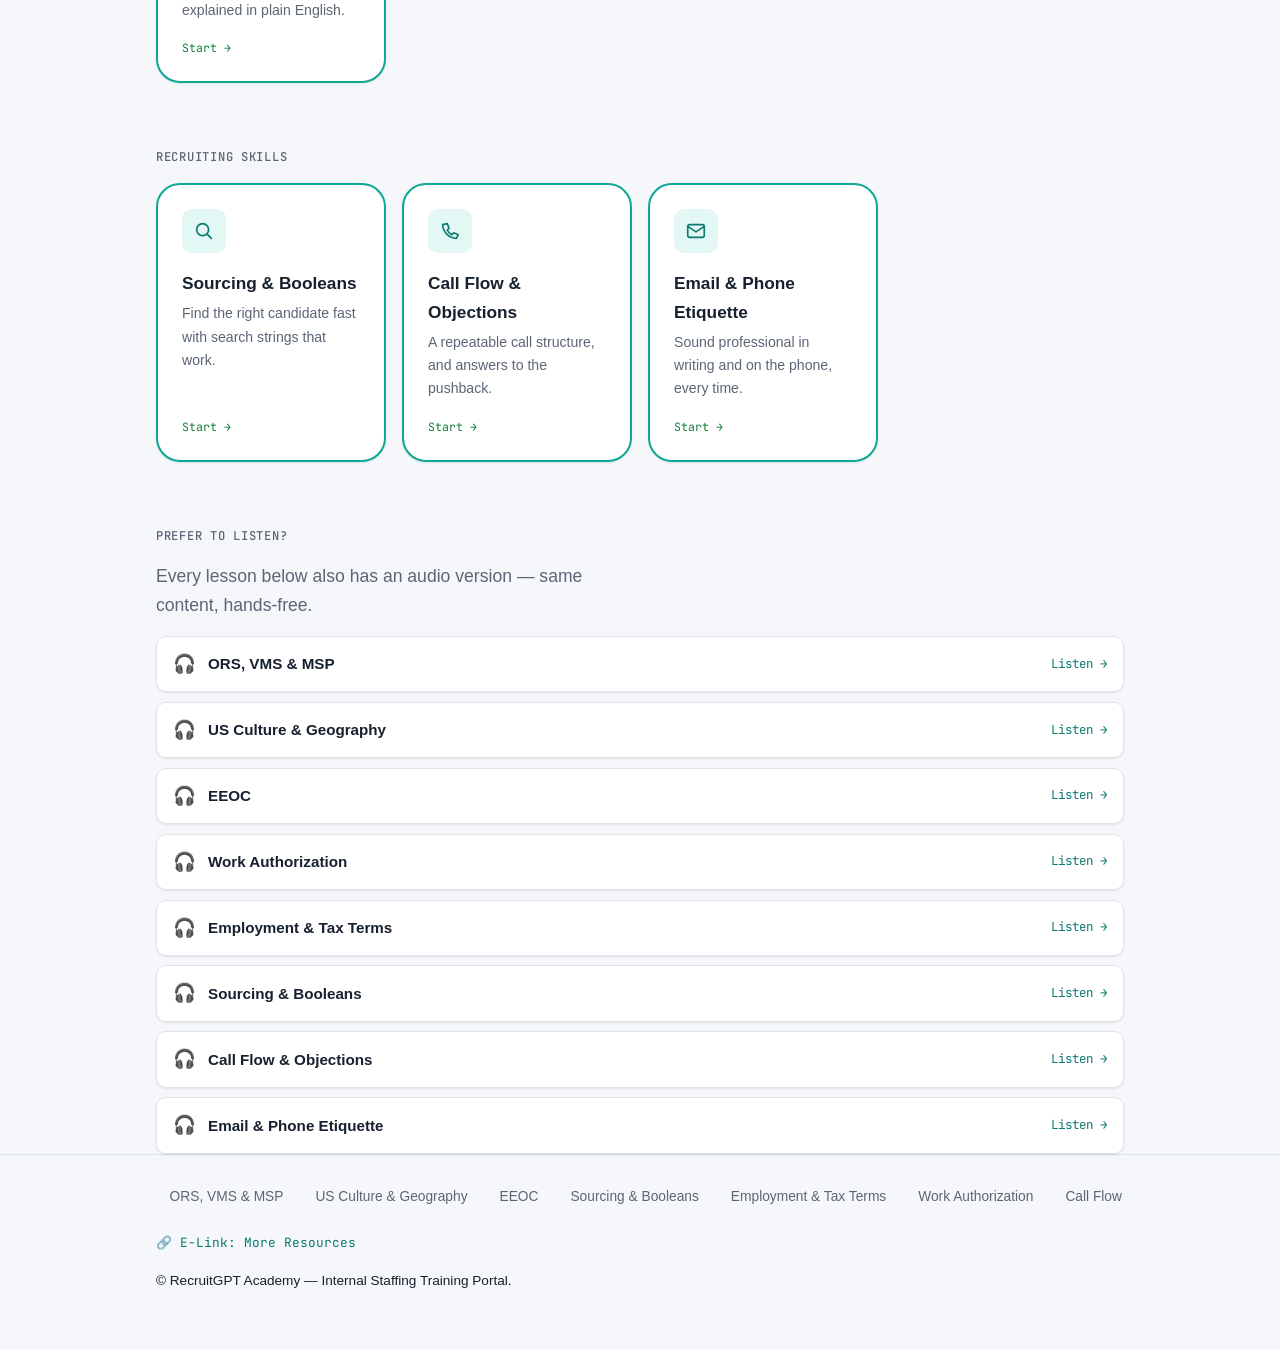
==== commit aef06a31: "Update index.html" ====
--- a/index.html
+++ b/index.html
@@ -19,10 +19,9 @@
 </header>
 <main class="wrap">
 <section class="hero">
-  <p class="eyebrow">100% Free &middot; No Ads &middot; No Login Required</p>
   <h2>Go from zero to confident on your first live recruiting call.</h2>
-  <p class="hero-sub">A focused, free path through the essentials of US Staffing &mdash;
-  open to anyone, anywhere. Eight short lessons, no account, no sign-up.</p>
+  <p class="hero-sub">A focused path through the essentials of US Staffing &mdash;
+  built for our recruiting team. Eight short lessons, in order or on demand.</p>
   <div class="hero-actions">
     <a class="btn btn-primary" href="#lessons">Browse the Lessons &rarr;</a>
     <a class="btn btn-ghost" href="PASTE_ELINK_HERE">&#128279; E-Link</a>
@@ -41,12 +40,12 @@
 manual for it. That's what this site is.</p>
 
 <p class="section-label">What to Expect Here</p>
-<p>Eight short, free lessons, split into two tracks: the foundational knowledge you need first
+<p>Eight short lessons, split into two tracks: the foundational knowledge you need first
 (terminology, compliance, work authorization, tax terms, US culture), and the day-to-day skills
 you'll use on every call (sourcing, objection handling, email and phone etiquette). Every lesson
 has a short explanation, a quick check question, and flashcards you can flip through in a couple
 of minutes. Most lessons also have a video and an audio version, if you'd rather watch or listen
-than read. No account, no login, nothing to pay for &mdash; just open a lesson and start.</p>
+than read.</p>
 </section>
 
 <section id="lessons">
@@ -136,7 +135,7 @@
   <div class="wrap">
     <nav class="site-nav" aria-label="Primary"><ul><li><a href="terminology.html">ORS, VMS &amp; MSP</a></li><li><a href="us-culture-geography.html">US Culture &amp; Geography</a></li><li><a href="eeoc.html">EEOC</a></li><li><a href="sourcing-booleans.html">Sourcing &amp; Booleans</a></li><li><a href="employment-tax.html">Employment &amp; Tax Terms</a></li><li><a href="work-authorization.html">Work Authorization</a></li><li><a href="call-flow-objections.html">Call Flow &amp; Objections</a></li><li><a href="email-phone-etiquette.html">Email &amp; Phone Etiquette</a></li></ul></nav>
     <p><a class="elink" href="PASTE_ELINK_HERE">&#128279; E-Link: More Resources</a></p>
-    <p>&copy; RecruitGPT Academy &mdash; Free US Staffing Education for Everyone.</p>
+    <p>&copy; RecruitGPT Academy &mdash; Internal Staffing Training Portal.</p>
   </div>
 </footer>
 </body>
--- a/css/style.css
+++ b/css/style.css
@@ -6,18 +6,22 @@
    ========================================================================== */
 
 :root {
-  --bg: #F7F8F7;
+  --bg: #F5F7FA;
   --surface: #FFFFFF;
-  --surface-2: #F0F3F1;
-  --ink: #14181F;
-  --ink-muted: #5B6570;
-  --teal: #0F9B8E;
+  --surface-2: #EEF2F6;
+  --ink: #16202E;
+  --ink-muted: #5B6675;
+  --navy: #17233F;
+  --navy-2: #1F3A63;
+  --teal: #0EA894;
   --teal-dark: #0B7A70;
-  --teal-tint: #E4F5F2;
-  --coral: #FF6B4A;
-  --coral-dark: #E5502F;
-  --ok: #1F9D55;
-  --border: #E4E7E9;
+  --teal-tint: #E3F7F4;
+  --tan: #F2B166;
+  --tan-dark: #8A5A17;
+  --coral: #16A34A;
+  --coral-dark: #0F7D38;
+  --ok: #16A34A;
+  --border: #DFE4EA;
   --shadow-sm: 0 1px 3px rgba(20, 24, 31, 0.06), 0 1px 2px rgba(20, 24, 31, 0.04);
   --shadow-md: 0 12px 28px -8px rgba(20, 24, 31, 0.16);
   --shadow-teal: 0 10px 24px -8px rgba(15, 155, 142, 0.4);
@@ -103,10 +107,8 @@
   position: sticky;
   top: 0;
   z-index: 20;
-  background: rgba(247, 248, 247, 0.88);
-  backdrop-filter: blur(12px);
-  -webkit-backdrop-filter: blur(12px);
-  border-bottom: 1px solid var(--border);
+  background: var(--navy);
+  border-bottom: 3px solid var(--teal);
 }
 
 .header-inner {
@@ -125,7 +127,7 @@
   font-family: var(--font-display);
   font-weight: 800;
   font-size: 1.2rem;
-  color: var(--ink);
+  color: #FFFFFF;
 }
 
 .brand-mark::before {
@@ -133,11 +135,10 @@
   width: 26px;
   height: 26px;
   border-radius: 8px;
-  background: linear-gradient(135deg, var(--teal), var(--teal-dark));
-  box-shadow: var(--shadow-teal);
-}
-
-.brand-mark:hover { color: var(--teal-dark); }
+  background: var(--tan);
+}
+
+.brand-mark:hover { color: var(--teal-tint); }
 
 .site-nav ul {
   list-style: none;
@@ -158,14 +159,17 @@
   border-radius: 999px;
   font-size: 0.86rem;
   font-weight: 500;
-  color: var(--ink-muted);
+  color: rgba(255,255,255,0.75);
   transition: background 0.2s var(--ease), color 0.2s var(--ease);
 }
 
 .site-nav a:hover, .site-nav a:focus-visible {
-  background: var(--teal-tint);
-  color: var(--teal-dark);
-}
+  background: var(--tan);
+  color: var(--navy);
+}
+
+.site-footer .site-nav a { color: var(--ink-muted); }
+.site-footer .site-nav a:hover { background: var(--teal-tint); color: var(--teal-dark); }
 
 .breadcrumb {
   max-width: 1000px;
@@ -292,7 +296,7 @@
   flex-direction: column;
   height: 100%;
   background: var(--surface);
-  border: 1px solid var(--border);
+  border: 2px solid var(--teal);
   border-radius: var(--radius-lg);
   padding: var(--space-3);
   color: var(--ink);
@@ -535,6 +539,113 @@
 .quiz-feedback.is-correct { color: var(--ok); }
 .quiz-feedback.is-incorrect { color: var(--coral-dark); }
 
+/* Video embed ------------------------------------------------------------- */
+.video-embed { margin: 0 0 var(--space-4); }
+
+.video-frame {
+  position: relative;
+  width: 100%;
+  aspect-ratio: 16 / 9;
+  border-radius: var(--radius-md);
+  overflow: hidden;
+  background: var(--surface-2);
+  border: 1px solid var(--border);
+  box-shadow: var(--shadow-sm);
+}
+
+.video-frame iframe {
+  position: absolute;
+  inset: 0;
+  width: 100%;
+  height: 100%;
+  border: 0;
+}
+
+.video-placeholder {
+  display: flex;
+  flex-direction: column;
+  align-items: center;
+  justify-content: center;
+  gap: 0.5rem;
+  height: 100%;
+  border: 2px dashed var(--border);
+  border-radius: var(--radius-md);
+  color: var(--ink-muted);
+  font-family: var(--font-mono);
+  font-size: 0.85rem;
+  text-align: center;
+  padding: var(--space-2);
+}
+
+.video-placeholder .play-icon {
+  width: 48px;
+  height: 48px;
+  border-radius: 50%;
+  background: var(--teal-tint);
+  color: var(--teal-dark);
+  display: flex;
+  align-items: center;
+  justify-content: center;
+  font-size: 1.1rem;
+}
+
+.video-caption {
+  font-family: var(--font-mono);
+  font-size: 0.76rem;
+  color: var(--ink-muted);
+  margin-top: 0.6rem;
+}
+
+/* Audio directory (homepage) ----------------------------------------------- */
+.audio-list {
+  list-style: none;
+  margin: 0;
+  padding: 0;
+  display: grid;
+  gap: 0.6rem;
+}
+
+.audio-list li {
+  display: flex;
+  align-items: center;
+  gap: 0.75rem;
+  background: var(--surface);
+  border: 1px solid var(--border);
+  border-radius: var(--radius-sm);
+  padding: 0.75rem 1rem;
+  box-shadow: var(--shadow-sm);
+}
+
+.audio-icon { font-size: 1.15rem; flex: 0 0 auto; }
+
+.audio-title {
+  font-family: var(--font-display);
+  font-weight: 600;
+  font-size: 0.95rem;
+  flex-grow: 1;
+}
+
+.audio-link {
+  font-family: var(--font-mono);
+  font-size: 0.78rem;
+  color: var(--teal-dark);
+  flex: 0 0 auto;
+}
+
+.audio-link:hover { text-decoration: underline; }
+
+/* E-Link -------------------------------------------------------------- */
+.elink {
+  display: inline-flex;
+  align-items: center;
+  gap: 0.4rem;
+  font-family: var(--font-mono);
+  font-size: 0.8rem;
+  color: var(--teal-dark);
+}
+
+.elink:hover { text-decoration: underline; }
+
 /* Footer -------------------------------------------------------------- */
 .site-footer {
   border-top: 1px solid var(--border);
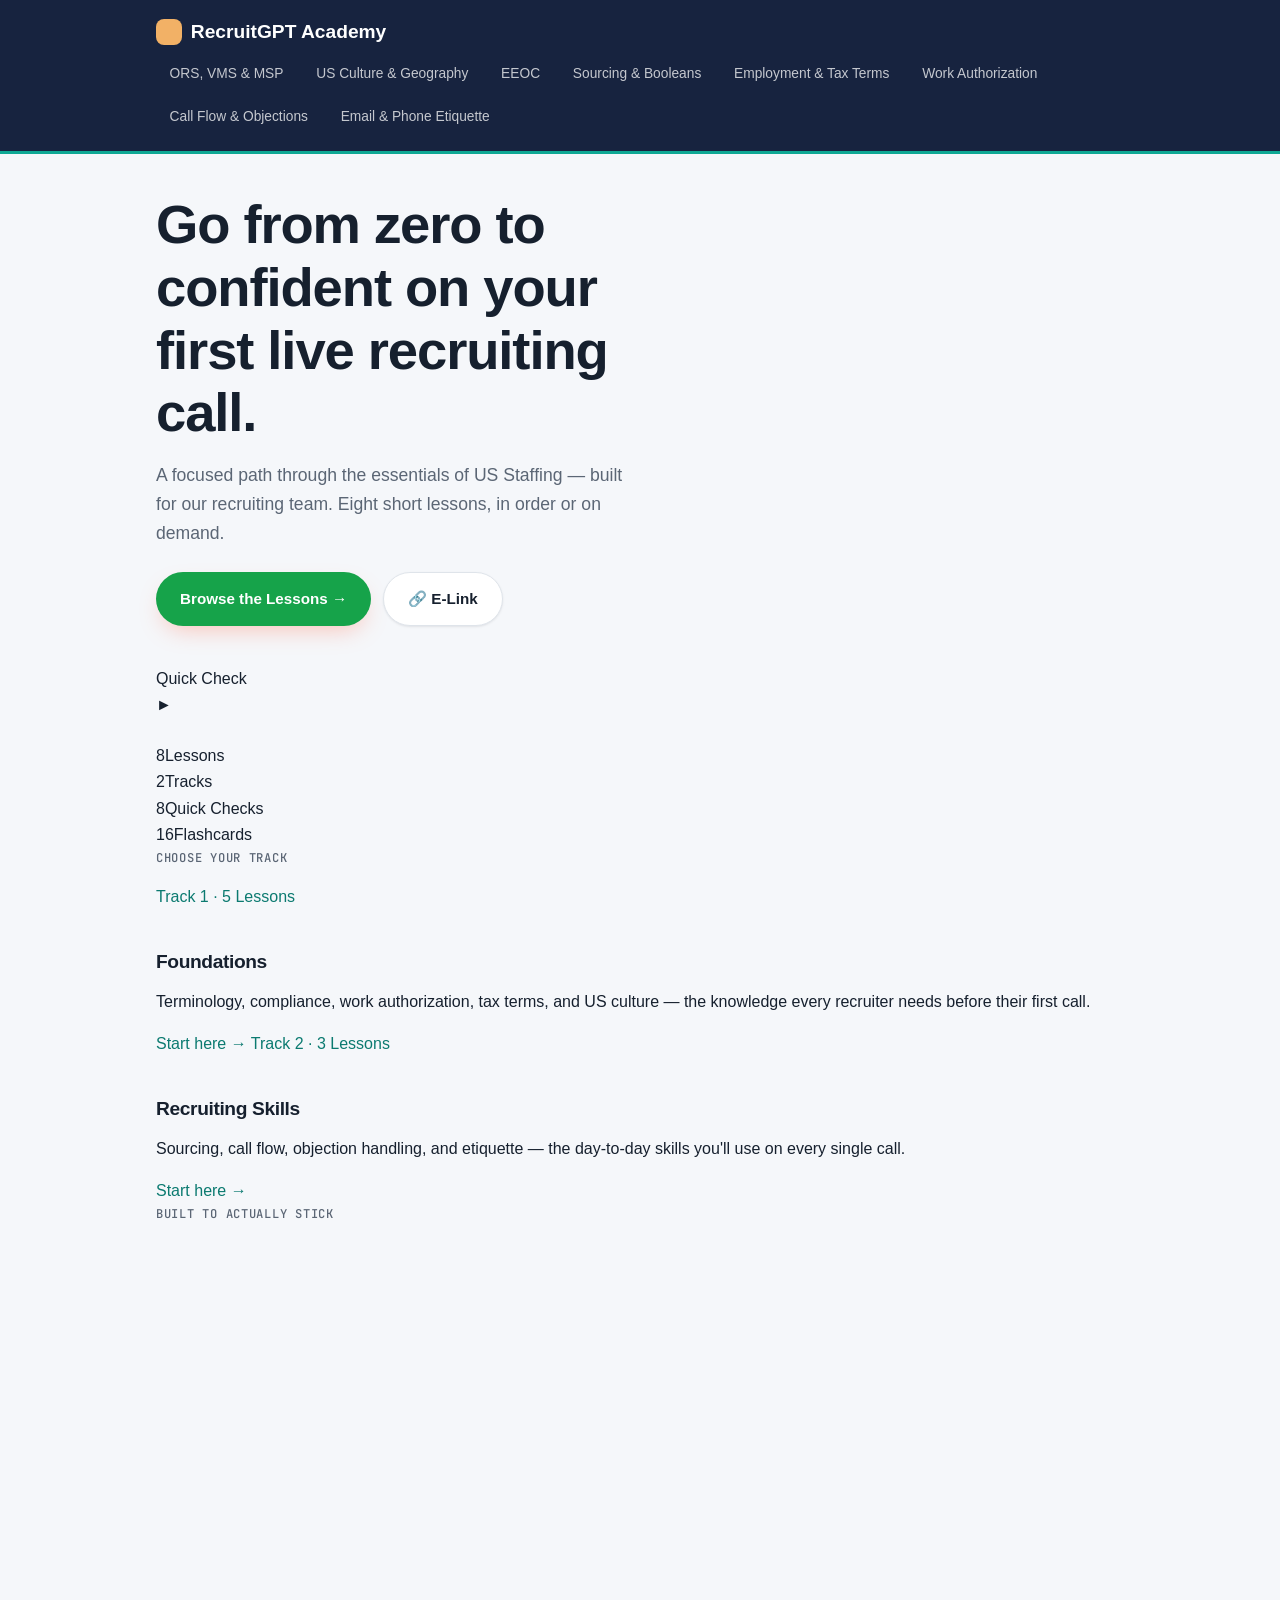
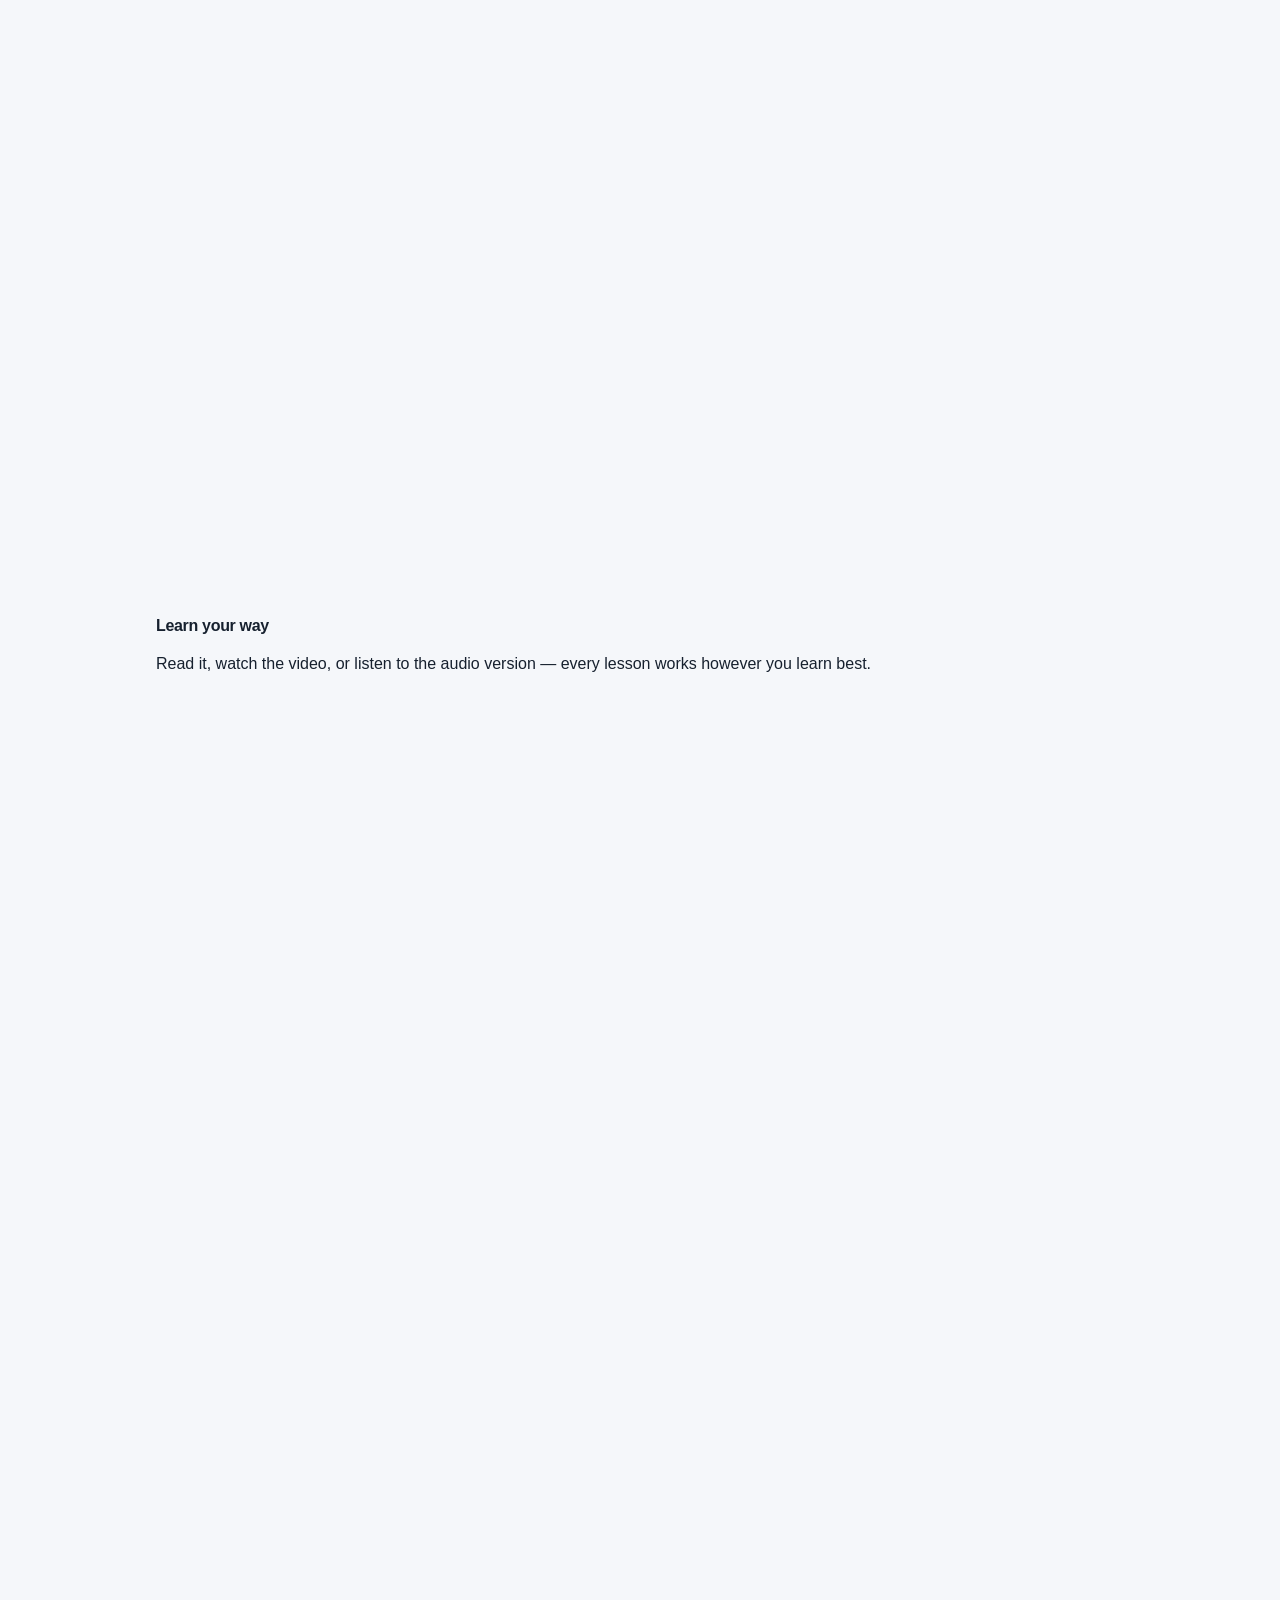
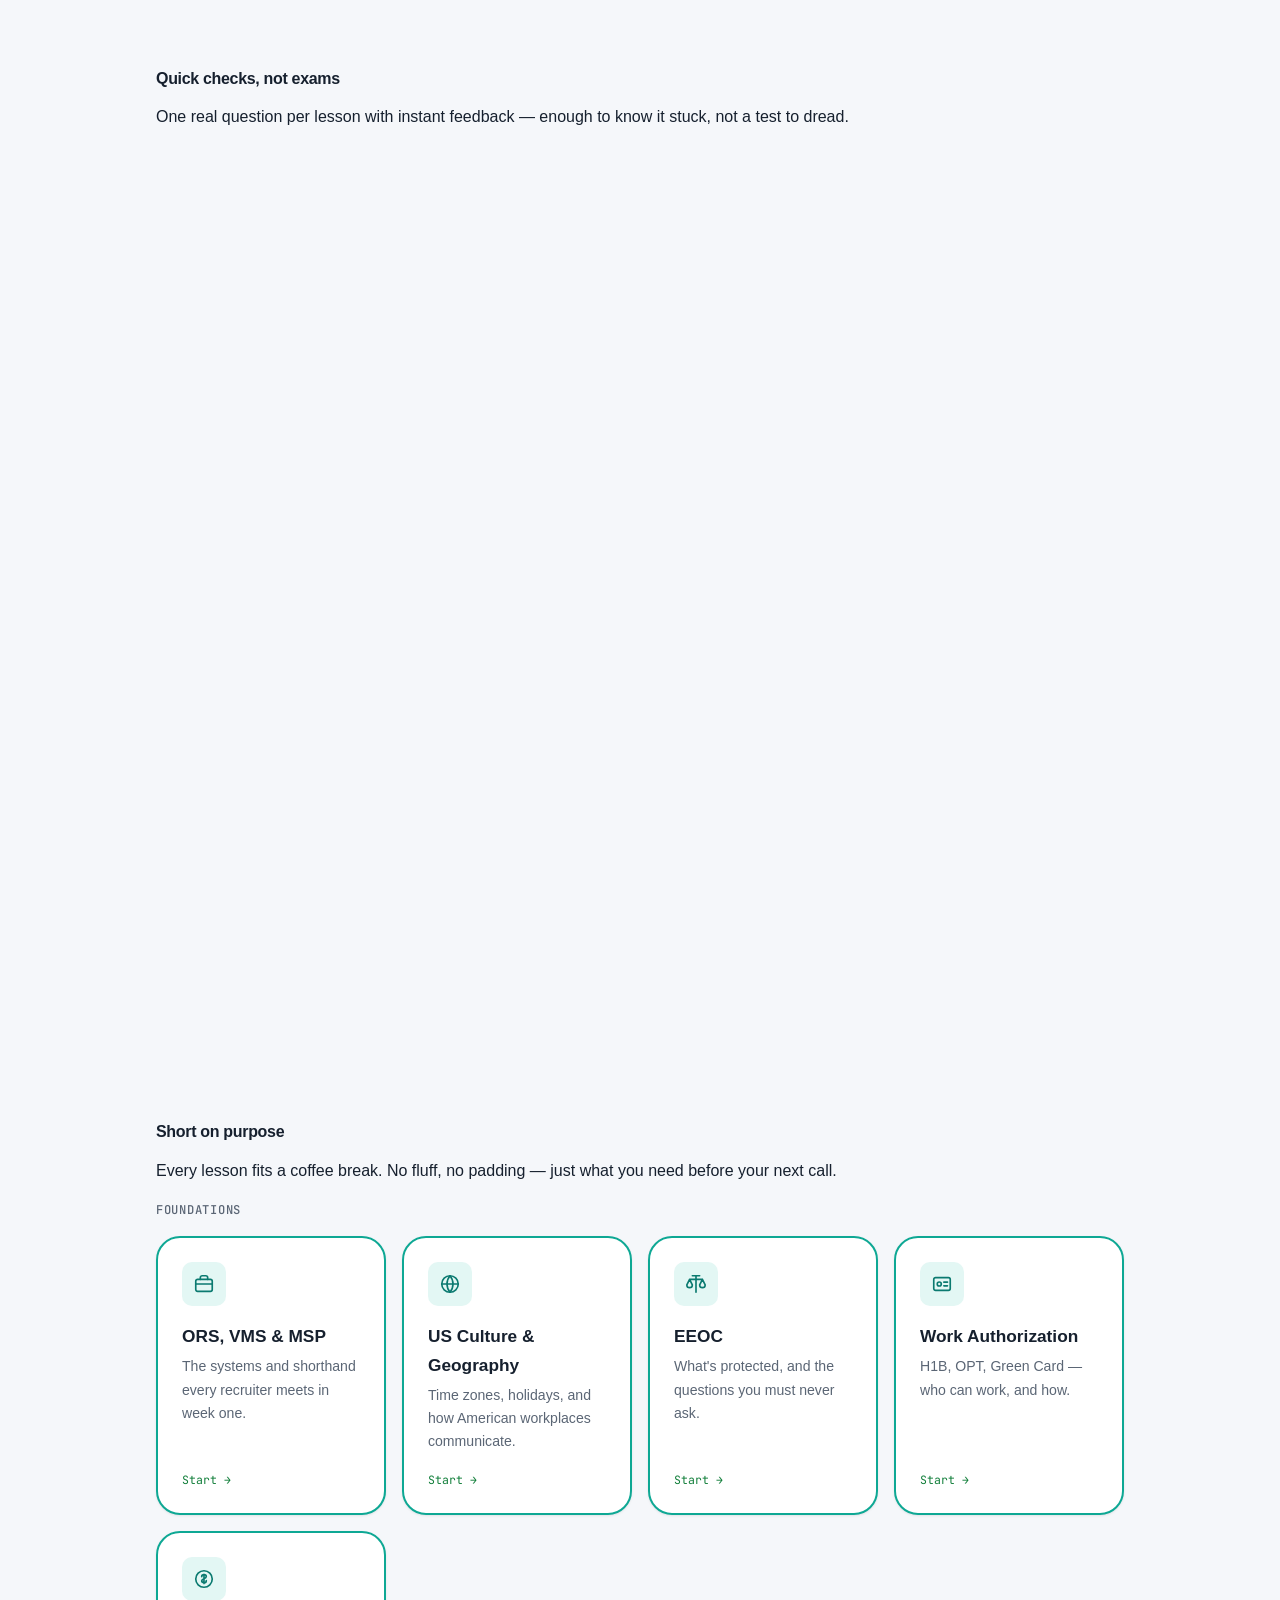
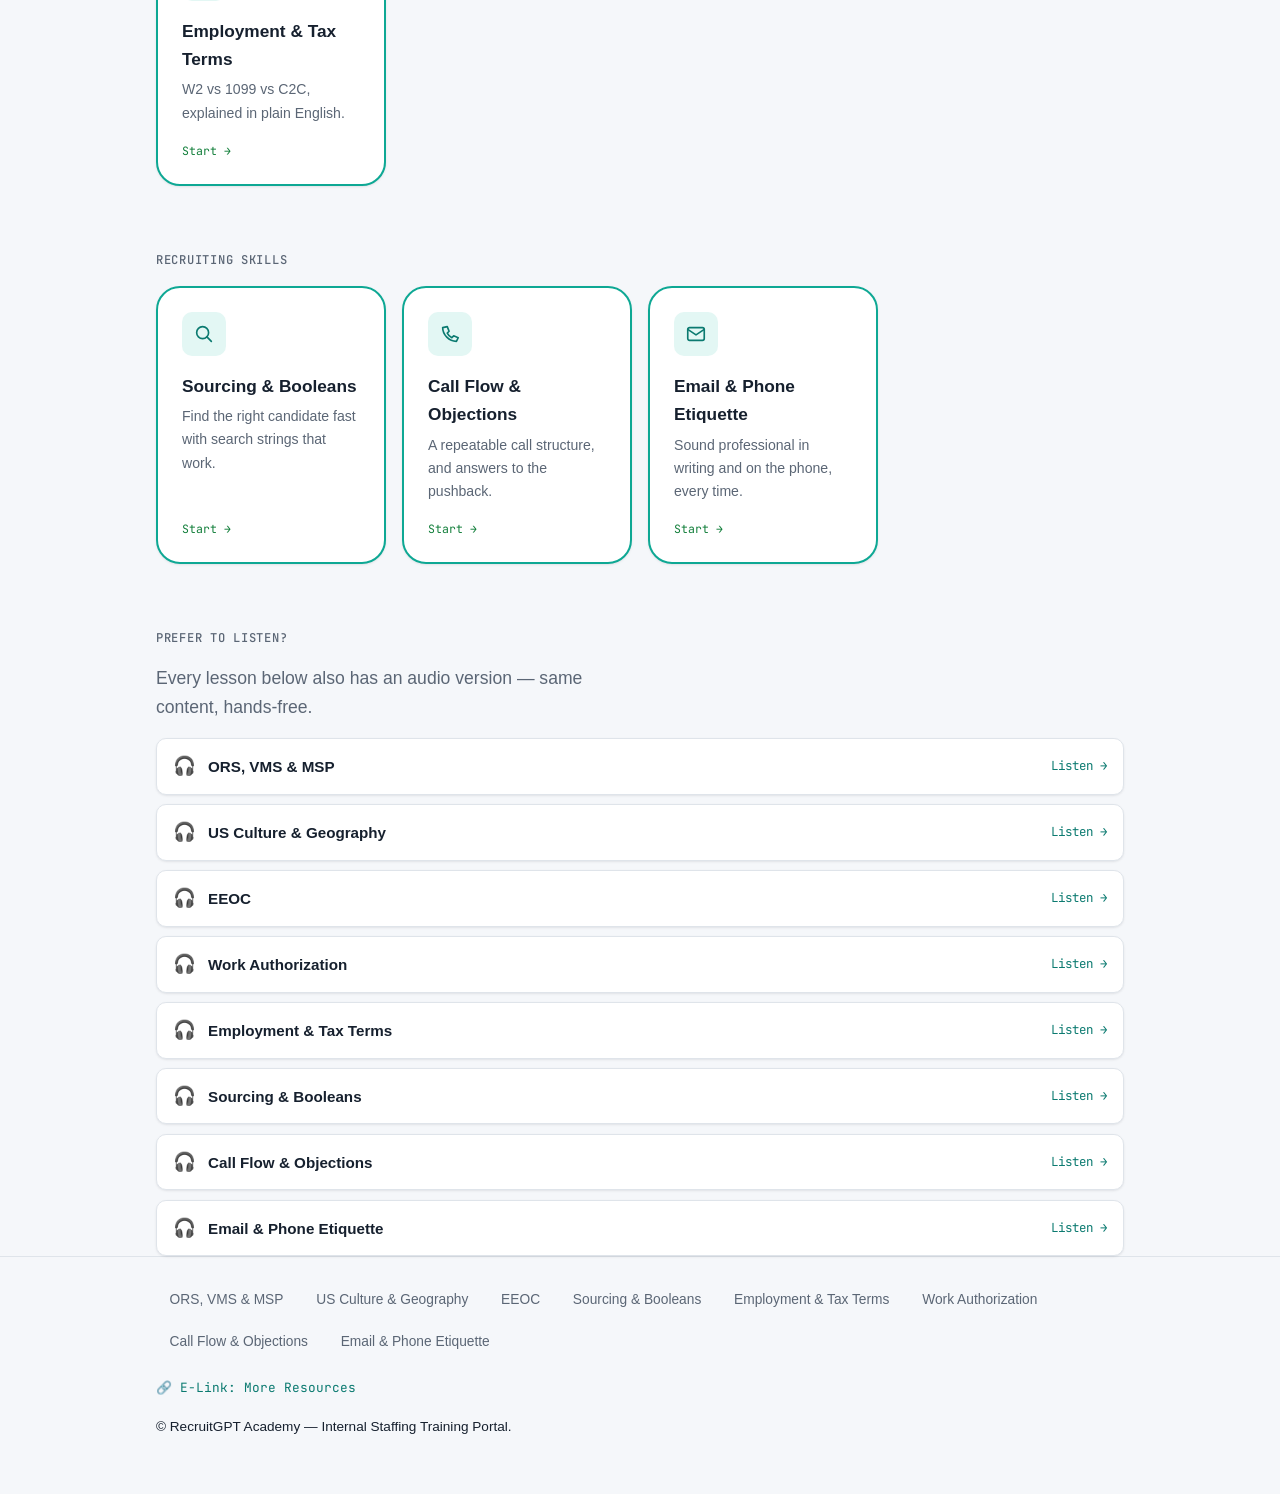
==== commit cf8ed3c1: "Update index.html" ====
--- a/index.html
+++ b/index.html
@@ -18,35 +18,79 @@
   </div>
 </header>
 <main class="wrap">
+
 <section class="hero">
-  <h2>Go from zero to confident on your first live recruiting call.</h2>
-  <p class="hero-sub">A focused path through the essentials of US Staffing &mdash;
-  built for our recruiting team. Eight short lessons, in order or on demand.</p>
-  <div class="hero-actions">
-    <a class="btn btn-primary" href="#lessons">Browse the Lessons &rarr;</a>
-    <a class="btn btn-ghost" href="PASTE_ELINK_HERE">&#128279; E-Link</a>
+  <div class="hero-copy">
+    <h2>Go from zero to confident on your first live recruiting call.</h2>
+    <p class="hero-sub">A focused path through the essentials of US Staffing &mdash;
+    built for our recruiting team. Eight short lessons, in order or on demand.</p>
+    <div class="hero-actions">
+      <a class="btn btn-primary" href="#lessons">Browse the Lessons &rarr;</a>
+      <a class="btn btn-ghost" href="PASTE_ELINK_HERE">&#128279; E-Link</a>
+    </div>
   </div>
-  <ol class="pipeline" aria-label="Recruitment pipeline"><li>Sourced</li><li>Screened</li><li>Submitted</li><li>Interview</li><li>Offer</li><li>Placed</li></ol>
+  <div class="hero-visual" aria-hidden="true">
+    <div class="mock-card back">
+      <div class="mock-line w60"></div>
+      <div class="mock-line w40"></div>
+      <span class="mock-badge">Quick Check</span>
+    </div>
+    <div class="mock-card front">
+      <div class="mock-thumb"><span class="mock-play">&#9658;</span></div>
+      <div class="mock-line w60"></div>
+      <div class="mock-line w40"></div>
+    </div>
+  </div>
 </section>
 
-<section id="about" style="margin-bottom: var(--space-4);">
-<p class="section-label" style="margin-top:0;">What is US Staffing?</p>
-<p>US staffing agencies sit between two groups: companies that need workers, and people who
-want jobs. A recruiter's job is to find the right person for an open role &mdash; sourcing
-candidates, screening them for skills and availability, and guiding them through interviews
-all the way to a placement. Roles range from short-term contracts to permanent hires, across
-industries like IT, healthcare, engineering, and finance. It's a fast-moving job built almost
-entirely on phone calls, email, and judgment &mdash; and almost nobody gets a real training
-manual for it. That's what this site is.</p>
+<div class="stat-bar">
+  <div class="stat"><span class="stat-num">8</span><span class="stat-label">Lessons</span></div>
+  <div class="stat"><span class="stat-num">2</span><span class="stat-label">Tracks</span></div>
+  <div class="stat"><span class="stat-num">8</span><span class="stat-label">Quick Checks</span></div>
+  <div class="stat"><span class="stat-num">16</span><span class="stat-label">Flashcards</span></div>
+</div>
 
-<p class="section-label">What to Expect Here</p>
-<p>Eight short lessons, split into two tracks: the foundational knowledge you need first
-(terminology, compliance, work authorization, tax terms, US culture), and the day-to-day skills
-you'll use on every call (sourcing, objection handling, email and phone etiquette). Every lesson
-has a short explanation, a quick check question, and flashcards you can flip through in a couple
-of minutes. Most lessons also have a video and an audio version, if you'd rather watch or listen
-than read.</p>
-</section>
+<p class="section-label" style="margin-top:0;">Choose Your Track</p>
+<div class="tile-grid">
+  <a class="tile tile-a" href="#lessons">
+    <span class="tile-eyebrow">Track 1 &middot; 5 Lessons</span>
+    <h3>Foundations</h3>
+    <p>Terminology, compliance, work authorization, tax terms, and US culture &mdash; the
+    knowledge every recruiter needs before their first call.</p>
+    <span class="tile-go">Start here &rarr;</span>
+  </a>
+  <a class="tile tile-b" href="#lessons">
+    <span class="tile-eyebrow">Track 2 &middot; 3 Lessons</span>
+    <h3>Recruiting Skills</h3>
+    <p>Sourcing, call flow, objection handling, and etiquette &mdash; the day-to-day skills
+    you'll use on every single call.</p>
+    <span class="tile-go">Start here &rarr;</span>
+  </a>
+</div>
+
+<div class="feature-band">
+<p class="section-label" style="margin-top:0;">Built to Actually Stick</p>
+<div class="feature-grid">
+  <div class="feature">
+    <span class="feature-icon"><svg viewBox="0 0 24 24" fill="none" stroke-width="1.8" stroke-linecap="round" stroke-linejoin="round"><rect x="3" y="5" width="18" height="14" rx="2"/><path d="M3 7l9 6 9-6"/></svg></span>
+    <h4>Learn your way</h4>
+    <p>Read it, watch the video, or listen to the audio version &mdash; every lesson works
+    however you learn best.</p>
+  </div>
+  <div class="feature">
+    <span class="feature-icon"><svg viewBox="0 0 24 24" fill="none" stroke-width="1.8" stroke-linecap="round" stroke-linejoin="round"><path d="M9 12l2 2 4-4"/><circle cx="12" cy="12" r="9"/></svg></span>
+    <h4>Quick checks, not exams</h4>
+    <p>One real question per lesson with instant feedback &mdash; enough to know it stuck,
+    not a test to dread.</p>
+  </div>
+  <div class="feature">
+    <span class="feature-icon"><svg viewBox="0 0 24 24" fill="none" stroke-width="1.8" stroke-linecap="round" stroke-linejoin="round"><rect x="4" y="4" width="16" height="16" rx="2"/><path d="M4 10h16"/></svg></span>
+    <h4>Short on purpose</h4>
+    <p>Every lesson fits a coffee break. No fluff, no padding &mdash; just what you need
+    before your next call.</p>
+  </div>
+</div>
+</div>
 
 <section id="lessons">
 <p class="section-label" style="margin-top:0;">Foundations</p>
@@ -130,6 +174,7 @@
 <li><span class="audio-icon">&#127911;</span><span class="audio-title">Email &amp; Phone Etiquette</span><a class="audio-link" href="PASTE_AUDIO_EMAIL_HERE">Listen &rarr;</a></li>
 </ul>
 </section>
+
 </main>
 <footer class="site-footer">
   <div class="wrap">
--- a/css/style.css
+++ b/css/style.css
@@ -145,9 +145,19 @@
   margin: 0;
   padding: 0;
   display: flex;
-  gap: 0.3rem;
+  gap: 0.35rem;
   overflow-x: auto;
-  scrollbar-width: thin;
+  scrollbar-width: none;
+  -ms-overflow-style: none;
+}
+
+.site-nav ul::-webkit-scrollbar { display: none; }
+
+@media (min-width: 700px) {
+  .site-nav ul {
+    flex-wrap: wrap;
+    overflow-x: visible;
+  }
 }
 
 .site-nav li { flex: 0 0 auto; }
